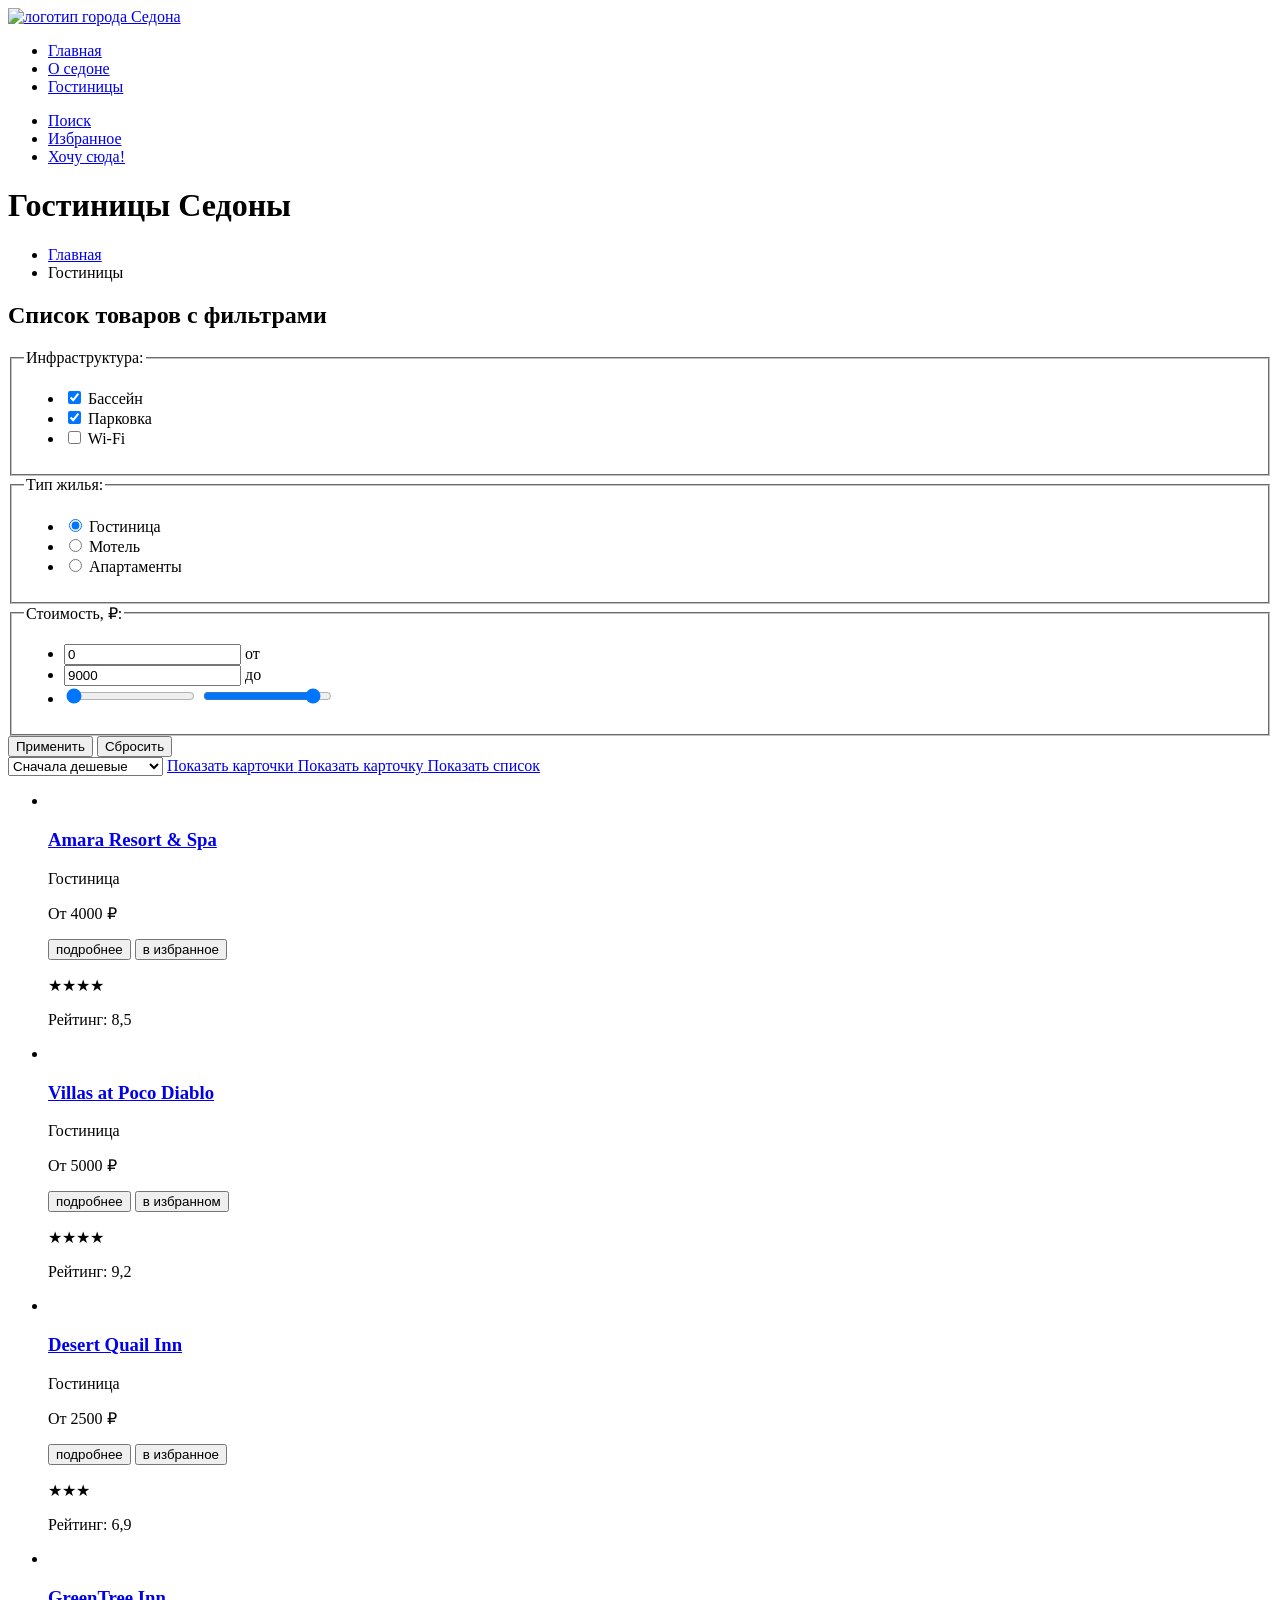
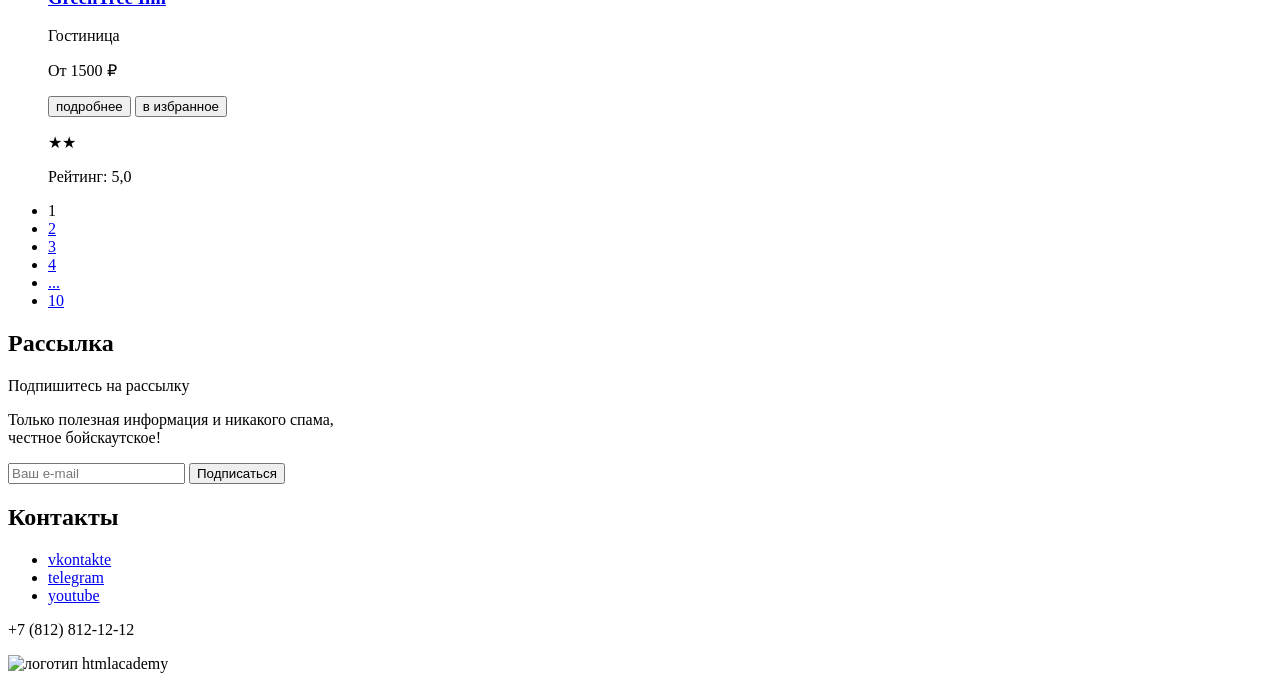
==== catalog.html @ c4ee79cd "разметка" ====
<!DOCTYPE html>
<html lang="ru">
  <head>
    <meta charset="utf-8">
    <title>Каталог</title>
  </head>
  <body>
    <header class="main-header" data-test="header">
      <nav class="navigation">
        <a class="navigation-logo" href="index.html">
          <img class="header-logo" src="#" alt="логотип города Седона" src="">
        </a>
        <ul class="navigation-list">
          <li class="navigation-item">
            <a class="navigation-link" href="catalog.html">Главная</a>
          </li>
          <li class="navigation-item">
            <a class="navigation-link" href="#">О седоне</a>
          </li>
          <li class="navigation-item">
            <a class="navigation-link navigation-link-current" href="catalog.html">Гостиницы</a>
          </li>
        </ul>
        <ul class="navigation-list navigation-user">
          <li class="navigation-item">
            <a class="navigation-link" href="#"><span class="visually-hidden">Поиск</span></a>
          </li>
          <li class="navigation-item">
            <a class="navigation-link" href="#"><span class="visually-hidden">Избранное</span></a>
          </li>
          <li class="navigation-item">
            <a class="navigation-link" href="#">Хочу сюда!</a>
          </li>
        </ul>
      </nav>
    </header>
    <main class="main-catalog" data-test="catalog">
      <header class="catalog-header">
        <h1 class="catalog-header-title">Гостиницы Седоны</h1>
        <ul class="breadcrumbs">
          <li class="breadcrumbs-item">
            <a class="breadcrumbs-link" href="index.html">Главная</a>
          </li>
          <li class="breadcrumbs-item">
            <a class="breadcrumbs-link">Гостиницы</a>
          </li>
        </ul>
      </header>
      <section class="catalog-products" data-test="filter">
        <h2 class="visually-hidden">Список товаров с фильтрами</h2>
        <form class="catalog-filter" action="https://echo.htmlacademy.ru/" method="get">

         <fieldset class="catalog-filter-group">
            <legend class="catalog-filter-title">Инфраструктура:</legend>
            <ul class="catalog-filter-list">
              <li class="catalog-filter-item">
                <label class="control">
                  <input class="control-input" type="checkbox" name="pool" checked>

                Бассейн
                </label>
              </li>
              <li class="catalog-filter-item">
                <label class="control">
                  <input class="control-input" type="checkbox" name="parking" checked>

                Парковка
                </label>
              </li>
              <li class="catalog-filter-item">
                <label class="control">
                  <input class="control-input" type="checkbox" name="wifi">

                Wi-Fi
                </label>
              </li>
            </ul>
          </fieldset>

          <fieldset class="catalog-filter-group">
            <legend class="catalog-filter-title">Тип жилья:</legend>
            <ul class="catalog-filter-list">
                <li class="catalog-filter-item">
                  <label class="control">
                    <input class="control-input" type="radio" name="product-group" value="hotel" checked>

                Гостиница
                  </label>
                </li>
                <li class="catalog-filter-item">
                  <label class="control">
                    <input class="control-input" type="radio" name="product-group" value="motel">

                Мотель
                  </label>
                </li>
                <li class="catalog-filter-item">
                  <label class="control">
                    <input class="control-input" type="radio" name="product-group" value="apartments">

                Апартаменты
                  </label>
                </li>
             </ul>
         </fieldset>
         <fieldset class="catalog-filter-group">
            <legend class="catalog-filter-title">Стоимость, ₽:</legend>
                <ul class="catalog-filter-price">
                  <li class="price-field">
                    <input type="number" id="min-price" value="0">
                    <span class="from-to">от</span>
                  </li>
                  <li class="price-field">
                    <input type="number" id="max-price" value="9000">
                    <span class="from-to">до</span>
                  </li>
                  <li class="range-slider">
                    <input type="range" class="min-range" min="0" max="10000" value="0">
                    <input type="range" class="max-range" min="0" max="10000" value="9000">
                  </li>
                </ul>
         </fieldset>

          <button class="button" type="submit">Применить</button>
          <button class="button" type="reset">Сбросить</button>
        </form>

        <select class="select-control" aria-label="Сортировка">
          <option value="cheap">Сначала дешевые</option>
          <option value="popular">Сначала популярные</option>
          <option value="expensive">Сначала дорогие</option>
        </select>
        <a href="#" class="button button-current">
          <span class="visually-hidden">Показать карточки</span>
        </a>
        <a class="button" href="#">
          <span class="visually-hidden">Показать карточку</span>
        </a>
        <a class="button" href="#">
          <span class="visually-hidden">Показать список</span>
        </a>

      <ul class="product-list">
        <li class="product-card">
          <a class="product-card-link" href="#">
            <img class="product-card-image" src="" alt="">
            <h3 class="product-card-title">Amara Resort & Spa</h3>
          </a>
          <p class="product-card-type">Гостиница</p>
          <p class="product-card-price">От 4000 ₽</p>
          <button class="product-card-description-button button" type="button">подробнее</button>
          <button class="favorite-button button" type="button">в избранное</button>
          <p class="rating">★★★★</p>
          <p class="rating-num">Рейтинг: 8,5</p>
        </li>
        <li class="product-card">
          <a class="product-card-link" href="#">
            <img class="product-card-image" src="" alt="">
            <h3 class="product-card-title">Villas at Poco Diablo</h3>
          </a>
          <p class="product-card-type">Гостиница</p>
          <p class="product-card-price">От 5000 ₽</p>
          <button class="product-card-description-button button" type="button">подробнее</button>
          <button class="favorite-button button" type="button">в избранном</button>
          <p class="rating">★★★★</p>
          <p class="rating-num">Рейтинг: 9,2</p>
        </li>
        <li class="product-card">
          <a class="product-card-link" href="#">
            <img class="product-card-image" src="" alt="">
            <h3 class="product-card-title">Desert Quail Inn</h3>
          </a>
          <p class="product-card-type">Гостиница</p>
          <p class="product-card-price">От 2500 ₽</p>
          <button class="product-card-description-button button" type="button">подробнее</button>
          <button class="favorite-button button" type="button">в избранное</button>
          <p class="rating">★★★</p>
          <p class="rating-num">Рейтинг: 6,9</p>
        </li>
        <li class="product-card">
          <a class="product-card-link" href="#">
            <img class="product-card-image" src="" alt="">
            <h3 class="product-card-title">GreenTree Inn</h3>
          </a>
          <p class="product-card-type">Гостиница</p>
          <p class="product-card-price">От 1500 ₽</p>
          <button class="product-card-description-button button" type="button">подробнее</button>
          <button class="favorite-button button" type="button">в избранное</button>
          <p class="rating">★★</p>
          <p class="rating-num">Рейтинг: 5,0</p>
        </li>
      </ul>
      <ul class="pagination">
          <li class="pagination-item">
            <a class="pagination-link pagination-current">1</a>
          </li>
          <li class="pagination-item">
            <a class="pagination-link" href="#">2</a>
          </li>
          <li class="pagination-item">
            <a class="pagination-link" href="#">3</a>
          </li>
          <li class="pagination-item">
            <a class="pagination-link" href="#">4</a>
          </li>
          <li class="pagination-item">
            <a class="pagination-link" href="#">...</a>
          </li>
          <li class="pagination-item">
            <a class="pagination-link pagination-next" href="#">10</a>
          </li>
        </ul>
      </section>
    </main>
    <footer class="page-footer" data-test="footer">
      <section class="newsletter-catalog" data-test="subscribe">
        <h2 class="visually-hidden">Рассылка</h2>
        <p class="newsletter-tittle">Подпишитесь на рассылку</p>
        <p class="newsletter-description">Только полезная информация и никакого спама,<br> честное бойскаутское!</p>
        <form class="newsletter-form" action="https://echo.htmlacademy.ru/" method="post">
          <input class="email-field"  placeholder="Ваш e-mail" type="email" name="newsletter-email" id="newsletter-email" required>
          <button class="newsletter-btn" type="submit">Подписаться</button>
        </form>
      </section>
      <section class="footer-contacts">
        <h2 class="visually-hidden">Контакты</h2>
        <ul class="footer-contacts-social-list">
          <li class="footer-social-item vkt">
            <a class="button" href="#">
              <span class="visually-hidden">vkontakte</span>
            </a>
          </li>
          <li class="footer-social-item tlg">
            <a class="button" href="#">
              <span class="visually-hidden">telegram</span>
            </a>
          </li>
          <li class="footer-social-item ytb">
            <a class="button" href="#">
              <span class="visually-hidden">youtube</span>
            </a>
          </li>
        </ul>
        <p class="phone-number">+7 (812) 812-12-12</p>
        <a class="contacts-logo">
          <img class="footer-logo" src="#" alt="логотип htmlacademy">
        </a>
      </section>
    </footer>
  </body>
</html>
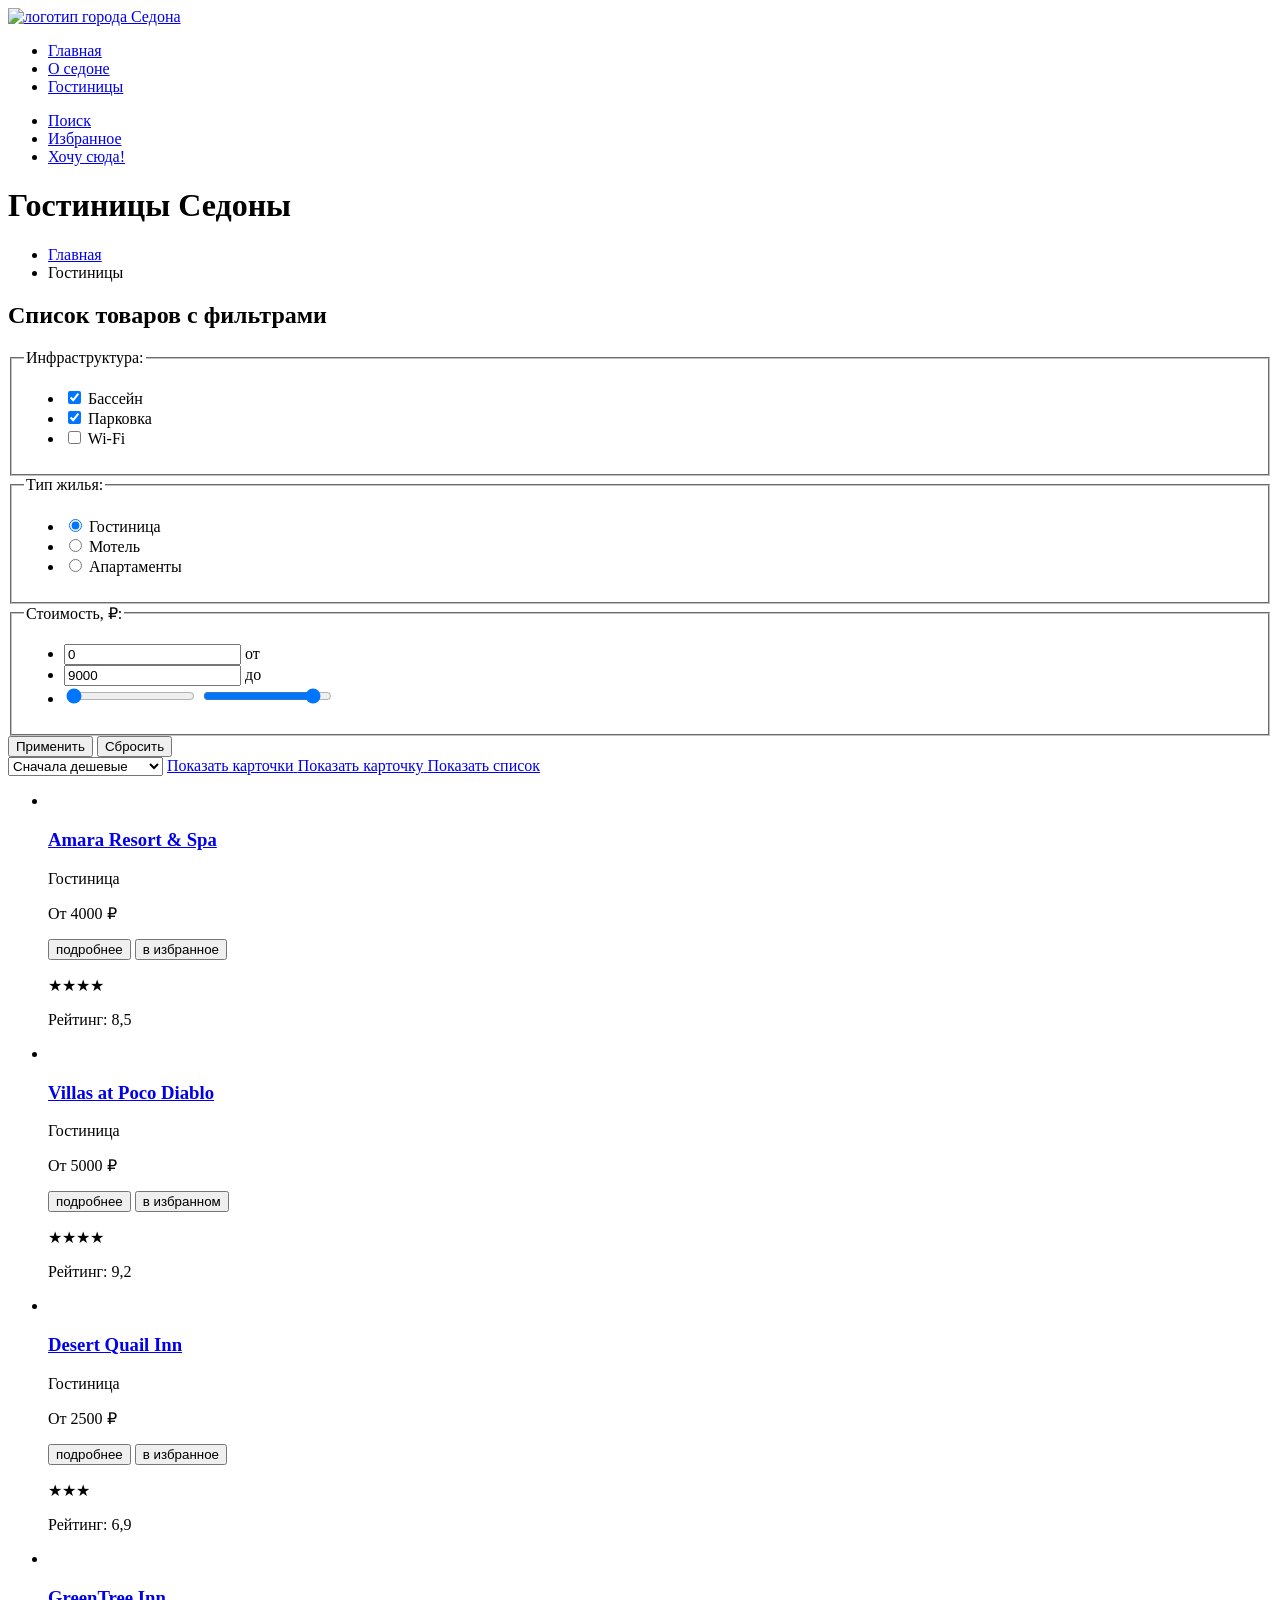
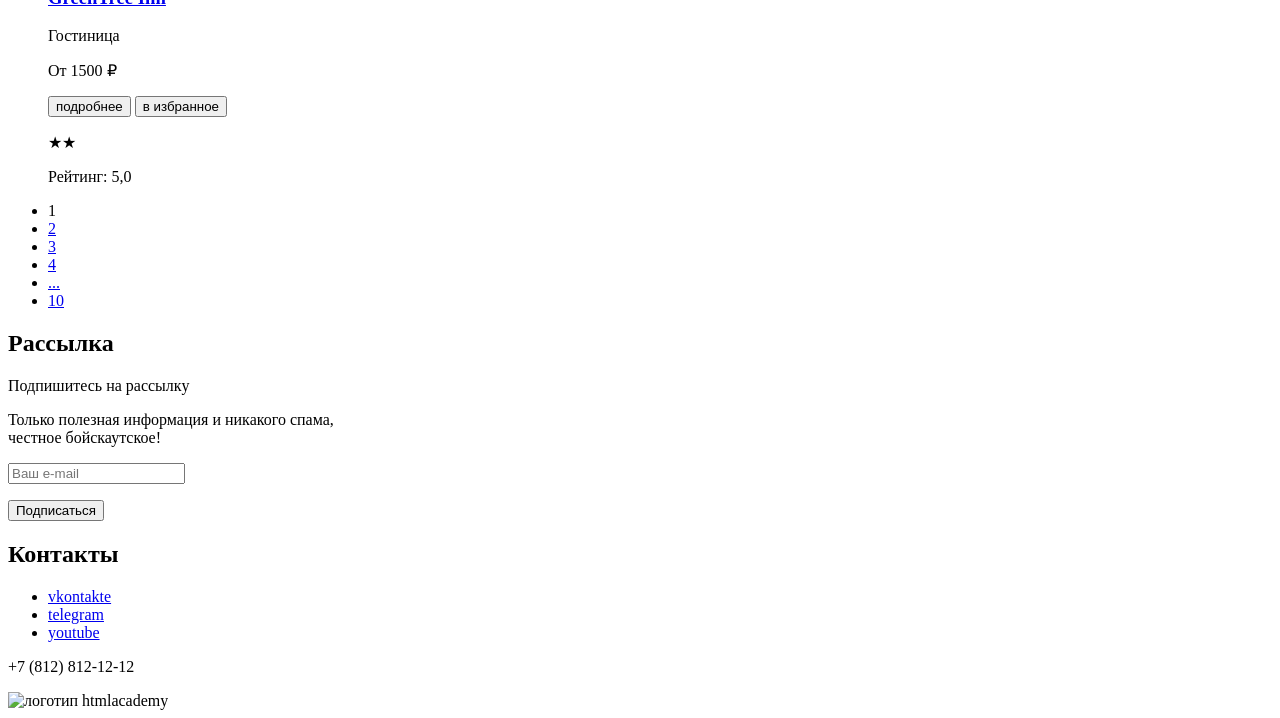
==== commit dbd5a5d3: "разметка правки" ====
--- a/catalog.html
+++ b/catalog.html
@@ -218,9 +218,11 @@
         <p class="newsletter-tittle">Подпишитесь на рассылку</p>
         <p class="newsletter-description">Только полезная информация и никакого спама,<br> честное бойскаутское!</p>
         <form class="newsletter-form" action="https://echo.htmlacademy.ru/" method="post">
-          <input class="email-field"  placeholder="Ваш e-mail" type="email" name="newsletter-email" id="newsletter-email" required>
-          <button class="newsletter-btn" type="submit">Подписаться</button>
+          <p><input class="email-field"  placeholder="Ваш e-mail" type="email" name="newsletter-email" id="newsletter-email" required></p>
         </form>
+        <label for="newsletter-email">
+            <button class="newsletter-btn" type="submit">Подписаться</button>
+        </label>
       </section>
       <section class="footer-contacts">
         <h2 class="visually-hidden">Контакты</h2>
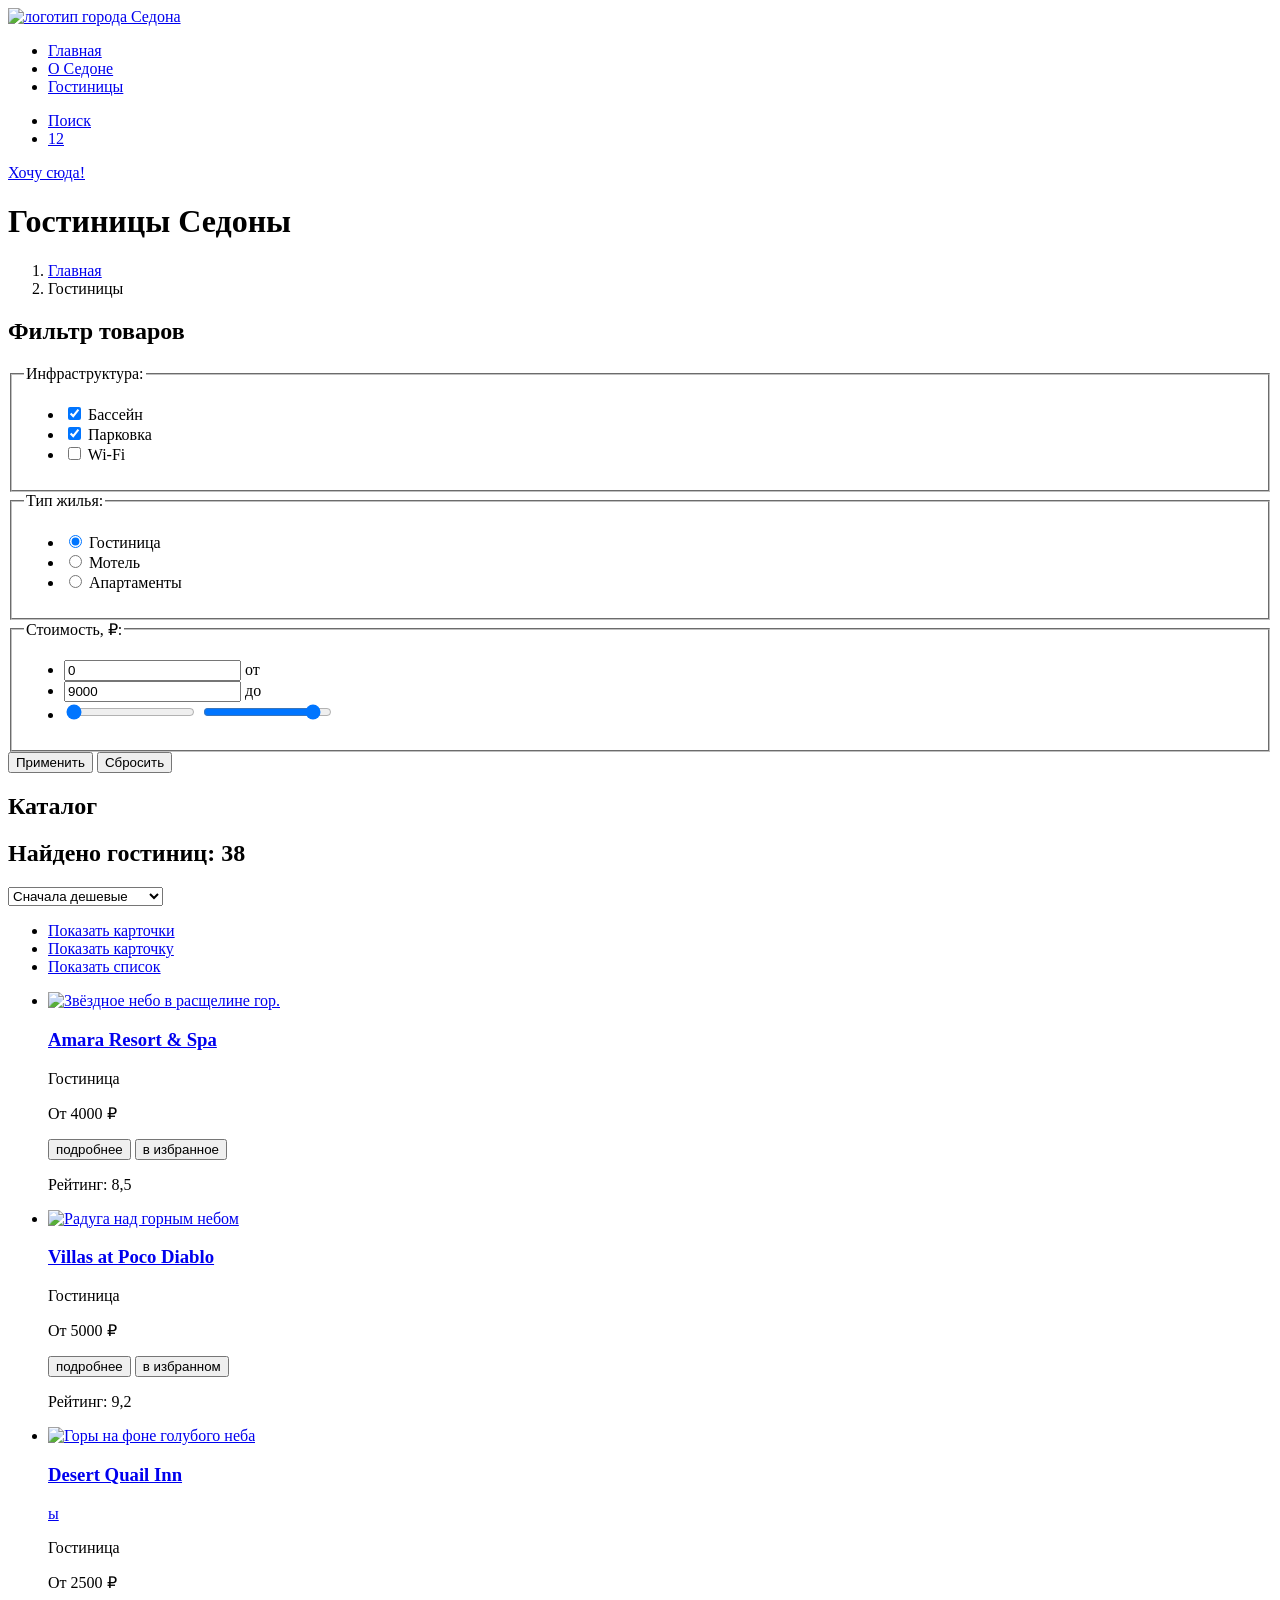
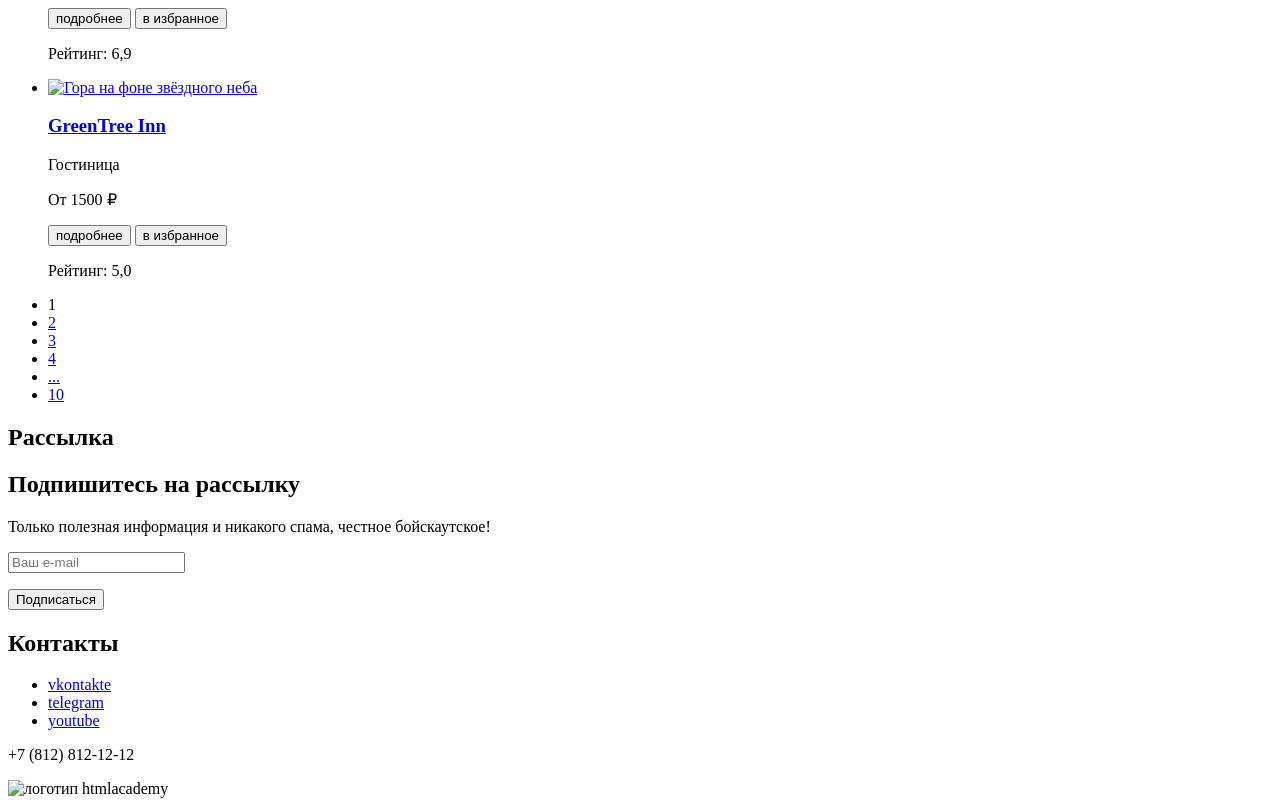
==== commit cd5e3d16: "разметка правки" ====
--- a/catalog.html
+++ b/catalog.html
@@ -15,7 +15,7 @@
             <a class="navigation-link" href="catalog.html">Главная</a>
           </li>
           <li class="navigation-item">
-            <a class="navigation-link" href="#">О седоне</a>
+            <a class="navigation-link" href="#">О Седоне</a>
           </li>
           <li class="navigation-item">
             <a class="navigation-link navigation-link-current" href="catalog.html">Гостиницы</a>
@@ -26,28 +26,26 @@
             <a class="navigation-link" href="#"><span class="visually-hidden">Поиск</span></a>
           </li>
           <li class="navigation-item">
-            <a class="navigation-link" href="#"><span class="visually-hidden">Избранное</span></a>
-          </li>
-          <li class="navigation-item">
-            <a class="navigation-link" href="#">Хочу сюда!</a>
-          </li>
-        </ul>
+            <a class="navigation-link" href="#"><span class="">12</span></a>
+          </li>
+        </ul>
+      <a class="navigation-link" href="#">Хочу сюда!</a>
       </nav>
     </header>
-    <main class="main-catalog" data-test="catalog">
+    <main class="main-catalog" data-test="main">
       <header class="catalog-header">
         <h1 class="catalog-header-title">Гостиницы Седоны</h1>
-        <ul class="breadcrumbs">
+        <ol class="breadcrumbs">
           <li class="breadcrumbs-item">
-            <a class="breadcrumbs-link" href="index.html">Главная</a>
+            <a class="breadcrumbs-link" class="visually-hidden" href="index.html">Главная</a>
           </li>
           <li class="breadcrumbs-item">
             <a class="breadcrumbs-link">Гостиницы</a>
           </li>
-        </ul>
+        </ol>
       </header>
-      <section class="catalog-products" data-test="filter">
-        <h2 class="visually-hidden">Список товаров с фильтрами</h2>
+      <section class="catalog-filter" data-test="filter">
+        <h2 class="visually-hidden">Фильтр товаров</h2>
         <form class="catalog-filter" action="https://echo.htmlacademy.ru/" method="get">
 
          <fieldset class="catalog-filter-group">
@@ -124,73 +122,79 @@
           <button class="button" type="submit">Применить</button>
           <button class="button" type="reset">Сбросить</button>
         </form>
-
+      </section>
+      <section class="product-catalog" data-test="catalog">
+        <h2 class="visually-hidden">Каталог</h2>
+        <h2 class="sort-tittle">Найдено гостиниц: 38</h2>
         <select class="select-control" aria-label="Сортировка">
           <option value="cheap">Сначала дешевые</option>
           <option value="popular">Сначала популярные</option>
           <option value="expensive">Сначала дорогие</option>
         </select>
-        <a href="#" class="button button-current">
-          <span class="visually-hidden">Показать карточки</span>
-        </a>
-        <a class="button" href="#">
-          <span class="visually-hidden">Показать карточку</span>
-        </a>
-        <a class="button" href="#">
-          <span class="visually-hidden">Показать список</span>
-        </a>
-
-      <ul class="product-list">
-        <li class="product-card">
-          <a class="product-card-link" href="#">
-            <img class="product-card-image" src="" alt="">
-            <h3 class="product-card-title">Amara Resort & Spa</h3>
-          </a>
-          <p class="product-card-type">Гостиница</p>
-          <p class="product-card-price">От 4000 ₽</p>
-          <button class="product-card-description-button button" type="button">подробнее</button>
-          <button class="favorite-button button" type="button">в избранное</button>
-          <p class="rating">★★★★</p>
-          <p class="rating-num">Рейтинг: 8,5</p>
-        </li>
-        <li class="product-card">
-          <a class="product-card-link" href="#">
-            <img class="product-card-image" src="" alt="">
-            <h3 class="product-card-title">Villas at Poco Diablo</h3>
-          </a>
-          <p class="product-card-type">Гостиница</p>
-          <p class="product-card-price">От 5000 ₽</p>
-          <button class="product-card-description-button button" type="button">подробнее</button>
-          <button class="favorite-button button" type="button">в избранном</button>
-          <p class="rating">★★★★</p>
-          <p class="rating-num">Рейтинг: 9,2</p>
-        </li>
-        <li class="product-card">
-          <a class="product-card-link" href="#">
-            <img class="product-card-image" src="" alt="">
-            <h3 class="product-card-title">Desert Quail Inn</h3>
-          </a>
-          <p class="product-card-type">Гостиница</p>
-          <p class="product-card-price">От 2500 ₽</p>
-          <button class="product-card-description-button button" type="button">подробнее</button>
-          <button class="favorite-button button" type="button">в избранное</button>
-          <p class="rating">★★★</p>
-          <p class="rating-num">Рейтинг: 6,9</p>
-        </li>
-        <li class="product-card">
-          <a class="product-card-link" href="#">
-            <img class="product-card-image" src="" alt="">
-            <h3 class="product-card-title">GreenTree Inn</h3>
-          </a>
-          <p class="product-card-type">Гостиница</p>
-          <p class="product-card-price">От 1500 ₽</p>
-          <button class="product-card-description-button button" type="button">подробнее</button>
-          <button class="favorite-button button" type="button">в избранное</button>
-          <p class="rating">★★</p>
-          <p class="rating-num">Рейтинг: 5,0</p>
-        </li>
-      </ul>
-      <ul class="pagination">
+        <ul>
+          <li>
+            <a href="#" class="button button-current">
+              <span class="visually-hidden">Показать карточки</span>
+            </a>
+          </li>
+          <li>
+            <a class="button" href="#">
+              <span class="visually-hidden">Показать карточку</span>
+            </a>
+          </li>
+          <li>
+            <a class="button" href="#">
+              <span class="visually-hidden">Показать список</span>
+            </a>
+          </li>
+        </ul>
+        <ul class="product-list">
+          <li class="product-card">
+            <a class="product-card-link" href="#">
+              <img class="product-card-image" src="" alt="Звёздное небо в расщелине гор.">
+              <h3 class="product-card-title">Amara Resort & Spa</h3>
+            </a>
+            <p class="product-card-type">Гостиница</p>
+            <p class="product-card-price">От 4000 ₽</p>
+            <button class="product-card-description-button button" type="button">подробнее</button>
+            <button class="favorite-button button" type="button">в избранное</button>
+            <p class="rating-num">Рейтинг: 8,5</p>
+          </li>
+          <li class="product-card">
+            <a class="product-card-link" href="#">
+              <img class="product-card-image" src="" alt="Радуга над горным небом">
+              <h3 class="product-card-title">Villas at Poco Diablo</h3>
+            </a>
+            <p class="product-card-type">Гостиница</p>
+            <p class="product-card-price">От 5000 ₽</p>
+            <button class="product-card-description-button button" type="button">подробнее</button>
+            <button class="favorite-button button" type="button">в избранном</button>
+            <p class="rating-num">Рейтинг: 9,2</p>
+          </li>
+          <li class="product-card">
+            <a class="product-card-link" href="#">
+              <img class="product-card-image" src="" alt="Горы на фоне голубого неба">
+              <h3 class="product-card-title">Desert Quail Inn</h3>ы
+            </a>
+            <p class="product-card-type">Гостиница</p>
+            <p class="product-card-price">От 2500 ₽</p>
+            <button class="product-card-description-button button" type="button">подробнее</button>
+            <button class="favorite-button button" type="button">в избранное</button>
+            <p class="rating-num">Рейтинг: 6,9</p>
+          </li>
+          <li class="product-card">
+            <a class="product-card-link" href="#">
+              <img class="product-card-image" src="" alt="Гора на фоне звёздного неба">
+              <h3 class="product-card-title">GreenTree Inn</h3>
+            </a>
+            <p class="product-card-type">Гостиница</p>
+            <p class="product-card-price">От 1500 ₽</p>
+            <button class="product-card-description-button button" type="button">подробнее</button>
+            <button class="favorite-button button" type="button">в избранное</button>
+            <p class="rating-num">Рейтинг: 5,0</p>
+          </li>
+        </ul>
+        <ul class="pagination">
           <li class="pagination-item">
             <a class="pagination-link pagination-current">1</a>
           </li>
@@ -211,19 +215,19 @@
           </li>
         </ul>
       </section>
-    </main>
-    <footer class="page-footer" data-test="footer">
       <section class="newsletter-catalog" data-test="subscribe">
         <h2 class="visually-hidden">Рассылка</h2>
-        <p class="newsletter-tittle">Подпишитесь на рассылку</p>
-        <p class="newsletter-description">Только полезная информация и никакого спама,<br> честное бойскаутское!</p>
+        <h2 class="newsletter-tittle">Подпишитесь на рассылку</h2>
+        <p class="newsletter-description">Только полезная информация и никакого спама, честное бойскаутское!</p>
         <form class="newsletter-form" action="https://echo.htmlacademy.ru/" method="post">
           <p><input class="email-field"  placeholder="Ваш e-mail" type="email" name="newsletter-email" id="newsletter-email" required></p>
         </form>
         <label for="newsletter-email">
-            <button class="newsletter-btn" type="submit">Подписаться</button>
+          <button class="newsletter-btn" type="submit">Подписаться</button>
         </label>
       </section>
+    </main>
+    <footer class="page-footer" data-test="footer">
       <section class="footer-contacts">
         <h2 class="visually-hidden">Контакты</h2>
         <ul class="footer-contacts-social-list">
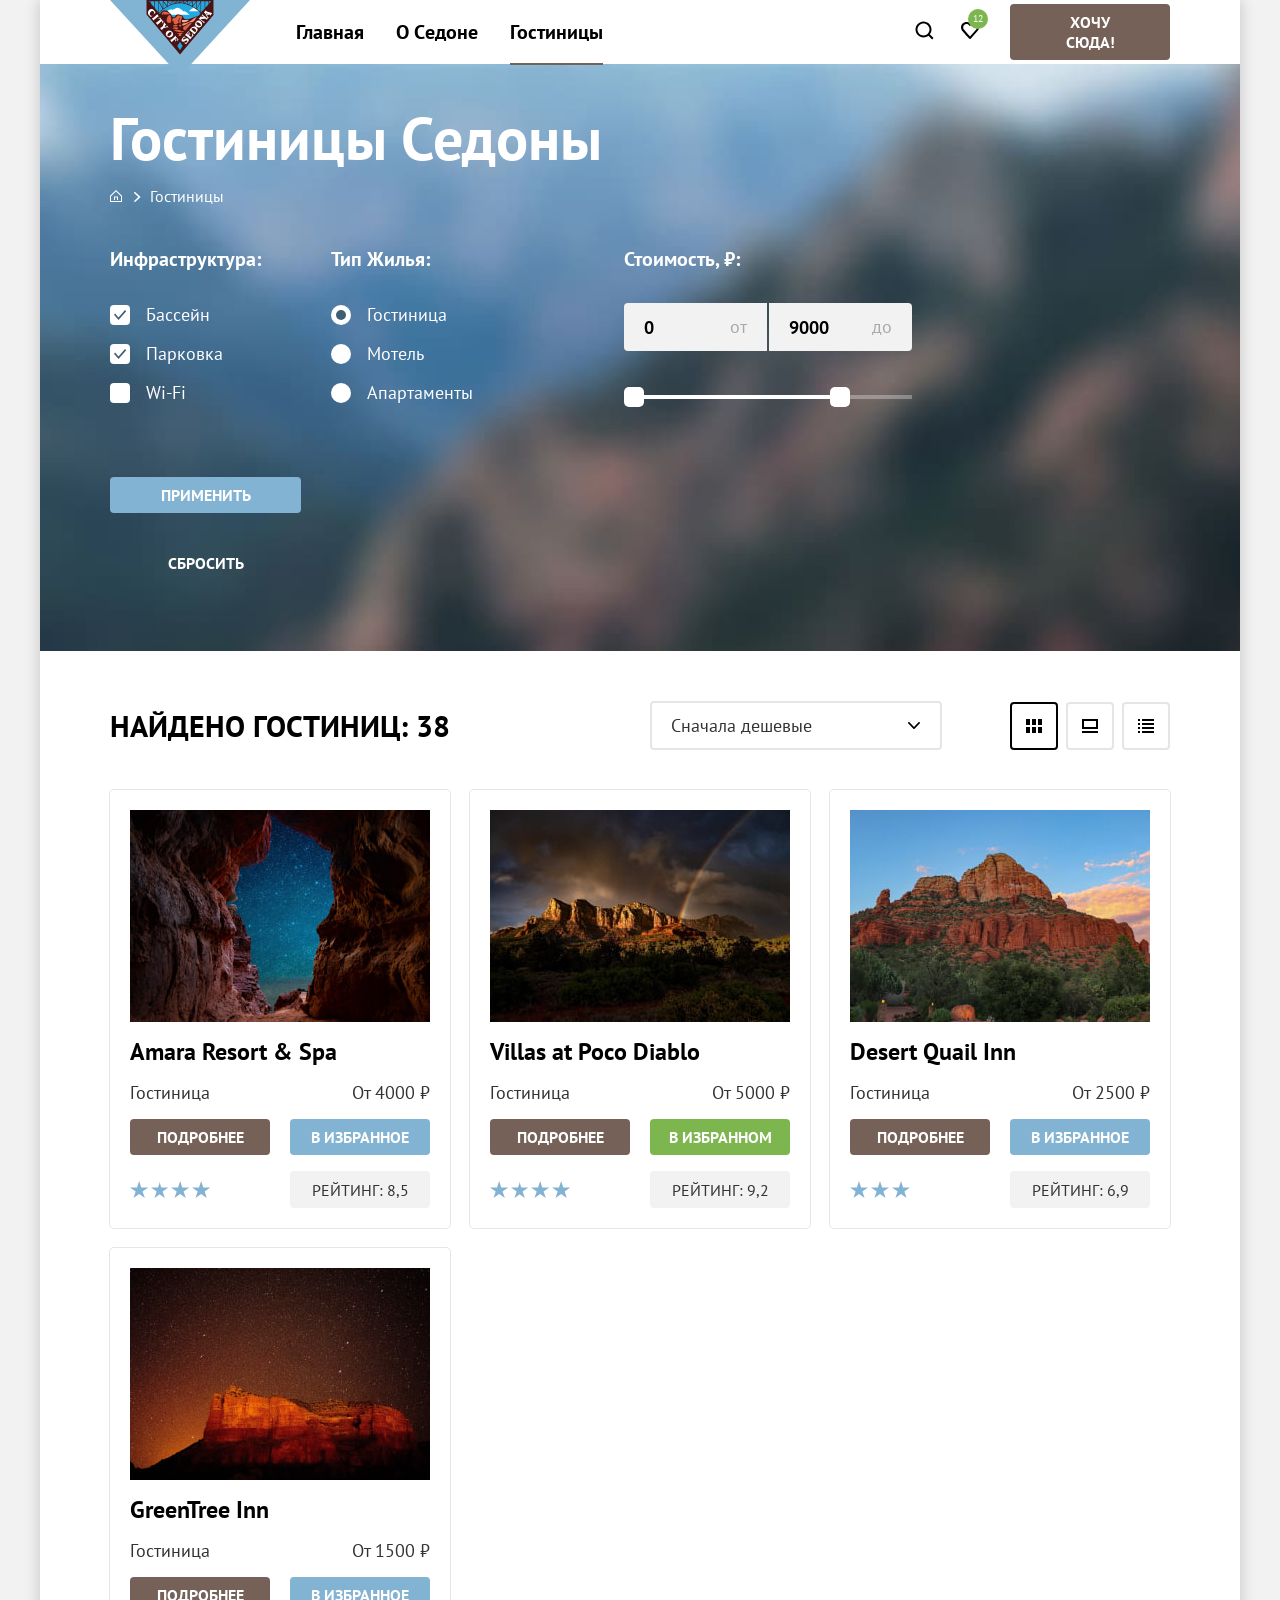
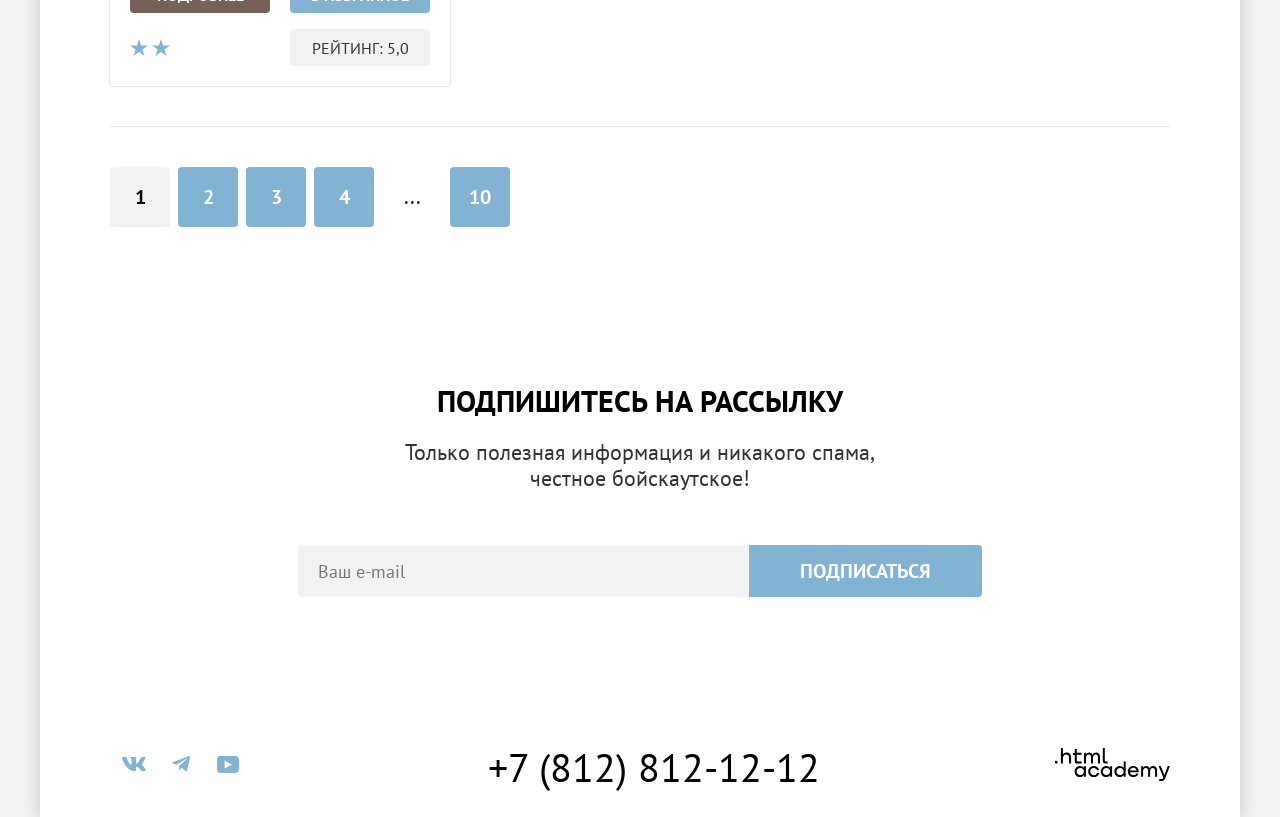
==== commit 6ee1ff03: "Подготовка к защите" ====
--- a/catalog.html
+++ b/catalog.html
@@ -2,256 +2,352 @@
 <html lang="ru">
   <head>
     <meta charset="utf-8">
-    <title>Каталог</title>
+    <title>City of Sedona Hotels</title>
+    <link rel="icon" href="favicon.ico">
+    <link rel="stylesheet" href="styles/styles.css">
   </head>
   <body>
-    <header class="main-header" data-test="header">
-      <nav class="navigation">
-        <a class="navigation-logo" href="index.html">
-          <img class="header-logo" src="#" alt="логотип города Седона" src="">
+    <div class="page-wrapper">
+      <header class="main-header" data-test="header">
+        <nav class="navigation">
+          <a class="navigation-logo" href="index.html">
+            <img class="header-logo" src="images/logo_sedona.svg" width="140" height="70"
+              alt="логотип города Седона">
+          </a>
+          <ul class="list navigation-list">
+            <li class="navigation-item">
+              <a class="navigation-link home-navigation-link" href="index.html">Главная</a>
+            </li>
+            <li class="navigation-item">
+              <a class="navigation-link" href="#">О Cедоне</a>
+            </li>
+            <li class="navigation-item">
+              <a class="navigation-link navigation-link-current" href="catalog.html" aria-current="page">Гостиницы</a>
+            </li>
+          </ul>
+          <ul class="list navigation-list navigation-user">
+            <li class="navigation-item">
+              <a class="navigation-link search" href="#">
+                <svg role="img"  aria-label="Поиск." width="20" height="20" viewBox="0 0 20 20" xmlns="http://www.w3.org/2000/svg">
+                  <path
+                    d="M19.5 18.0083L15.8 14.3287C16.8 13.0359 17.5 11.3453 17.5 9.4558C17.5 5.08011 13.9 1.5 9.5 1.5C5.1 1.5 1.5 5.17956 1.5 9.55525C1.5 13.9309 5.1 17.511 9.5 17.511C11.3 17.511 13 16.9144 14.4 15.8204L18.1 19.5L19.5 18.0083ZM9.5 15.5221C6.2 15.5221 3.5 12.837 3.5 9.55525C3.5 6.27348 6.2 3.5884 9.5 3.5884C12.8 3.5884 15.5 6.27348 15.5 9.55525C15.5 12.837 12.8 15.5221 9.5 15.5221Z" />
+                </svg>
+                <span class="visually-hidden">Поиск</span>
+              </a>
+            </li>
+            <li class="navigation-item">
+              <a class="navigation-link favorite" href="#">
+                <svg  role="img" width="20" height="20" viewBox="0 0 20 20" xmlns="http://www.w3.org/2000/svg" aria-label="Избранное.">
+                  <path
+                    d="M9.9 19C9.6 19 9.3 18.9 9.1 18.6C3.7 12.5 2.4 11.1 2.1 10.7C1.4 9.8 1 8.6 1 7.4C1 4.4 3.4 2 6.5 2C7.8 2 9 2.5 10 3.3C11 2.5 12.3 2 13.5 2C16.5 2 19 4.4 19 7.4C19 8.7 18.5 9.9 17.7 10.8L10.7 18.7C10.5 18.9 10.3 19 9.9 19ZM3.9 9.5C4.2 9.9 7.4 13.5 10 16.4L16.2 9.4C16.7 8.9 16.9 8.2 16.9 7.4C16.9 5.6 15.4 4.1 13.6 4.1C12.6 4.1 11.6 4.6 10.9 5.4C10.6 5.7 10.3 5.8 10 5.8C9.7 5.8 9.4 5.6 9.2 5.4C8.5 4.6 7.5 4.1 6.5 4.1C4.7 4.1 3.2 5.6 3.2 7.4C3.1 8.3 3.5 9 3.9 9.5C3.8 9.5 3.8 9.5 3.9 9.5Z" />
+                </svg>
+                <span class="visually-hidden">Понравившееся</span>
+              </a>
+            </li>
+            <li class="navigation-item">
+              <a class="navigation-link button brown-button" href="#">Хочу сюда!</a>
+            </li>
+          </ul>
+        </nav>
+      </header>
+      <main class="page-index" data-test="main">
+        <section class="catalog" data-test="catalog">
+          <header class="catalog-header">
+            <h1 class="inner-header-title">Гостиницы Седоны</h1>
+            <ul class="list breadcrumbs-list">
+              <li class="breadcrumbs-item">
+                <a class="breadcrumbs-link breadcrumbs-link-to-home" aria-label="На главную страницу" href="index.html">
+                  <span class="visually-hidden">Главная</span>
+                </a>
+              </li>
+              <li class="breadcrumbs-item">
+                <a class="breadcrumbs-link" aria-current="page">Гостиницы</a>
+              </li>
+            </ul>
+          </header>
+          <h2 class="visually-hidden">Фильтр гостиниц</h2>
+          <form class="catalog-filters" action="https://echo.htmlacademy.ru/" method="get" data-test="filter">
+            <fieldset class="catalog-filter-group">
+              <legend class="catalog-filter-title">Инфраструктура:</legend>
+              <ul class="list catalog-filter-list">
+                <li class="catalog-filter-item">
+                  <label class="control">
+                    <input class="visually-hidden control-input" type="checkbox" name="swimming-pool" checked>
+                    <span class="control-mark"></span>
+                    <span class="control-label">Бассейн</span>
+                  </label>
+                </li>
+                <li class="catalog-filter-item">
+                  <label class="control">
+                    <input class="visually-hidden control-input" type="checkbox" name="parking" checked>
+                    <span class="control-mark"></span>
+                    <span class="control-label">Парковка</span>
+                  </label>
+                </li>
+                <li class="catalog-filter-item">
+                  <label class="control">
+                    <input class="visually-hidden control-input" type="checkbox" name="wifi">
+                    <span class="control-mark"></span>
+                    <span class="control-label">Wi-Fi</span>
+                  </label>
+                </li>
+              </ul>
+            </fieldset>
+            <fieldset class="catalog-filter-group">
+              <legend class="catalog-filter-title">Тип Жилья:</legend>
+              <ul class="list catalog-filter-list">
+                <li class="catalog-filter-item">
+                  <label class="control">
+                    <input class="visually-hidden control-input" type="radio" name="housing" checked>
+                    <span class="control-mark radiobutton"></span>
+                    <span class="control-label">Гостиница</span>
+                  </label>
+                </li>
+                <li class="catalog-filter-item">
+                  <label class="control">
+                    <input class="visually-hidden control-input" type="radio" name="housing">
+                    <span class="control-mark radiobutton"></span>
+                    <span class="control-label">Мотель</span>
+                  </label>
+                </li>
+                <li class="catalog-filter-item">
+                  <label class="control">
+                    <input class="visually-hidden control-input" type="radio" name="housing">
+                    <span class="control-mark radiobutton"></span>
+                    <span class="control-label">Апартаменты</span>
+                  </label>
+                </li>
+              </ul>
+            </fieldset>
+            <fieldset class="catalog-filter-group catalog-filter-cost">
+              <legend class="catalog-filter-title">Стоимость, ₽:</legend>
+              <div class="range">
+                <div class="range-cost-inputs">
+                  <div class="input-wrapper">
+                    <label for="price-from">oт</label>
+                    <input class="field price-from" id="price-from" name="price-from" type="number" min="0" value="0">
+                  </div>
+                  <div class="input-wrapper">
+                    <label for="price-to">до</label>
+                    <input class="field price-to" id="price-to" name="price-to" type="number" min="0" value="9000">
+                  </div>
+                </div>
+                <div class="range-slider">
+                  <div class="range-bar">
+                    <button class="range-toggle toggle-min" type="button">
+                      <span class="visually-hidden">Изменить минимальную цену</span>
+                    </button>
+                    <button class="range-toggle toggle-max" type="button">
+                      <span class="visually-hidden">Изменить максимальную цену</span>
+                    </button>
+                  </div>
+                </div>
+              </div>
+            </fieldset>
+            <div class="filters-action-buttons">
+              <button class="button submit-price-button blue-button" type="submit">Применить</button>
+              <button class="button reset-price-button button-transparent" type="reset">Сбросить</button>
+            </div>
+          </form>
+        </section>
+        <section class="catalog-products">
+          <div class="sort-products">
+            <span class="amount-hotels">Найдено гостиниц: 38</span>
+            <select class="select-control" aria-label="Сортировка">
+              <option value="cheaper">Сначала дешевые</option>
+              <option value="expensive">Сначала дорогие</option>
+              <option value="high-rating">Сначала с высоким рейтингом</option>
+            </select>
+            <ul class="list sorting-buttons-list">
+              <li class="sorting-buttons-item sorting-item-current">
+                <a class="link button view-button table-view-button view-button-current" href="catalog.html?view=tile">
+                  <span class="visually-hidden">Отобразить таблицей</span>
+                </a>
+              </li>
+              <li class="sorting-buttons-item">
+                <a class="link button view-button cards-view-button" href="catalog.html?view=card">
+                  <span class="visually-hidden">Отобразить карточками</span>
+                </a>
+              </li>
+              <li class="sorting-buttons-item">
+                <a class="link button view-button list-view-button" href="catalog.html?view=list">
+                  <span class="visually-hidden">Отобразить списком</span>
+                </a>
+              </li>
+            </ul>
+          </div>
+          <ul class="list hotels-list">
+            <li class="hotel-item">
+              <a class="hotel-item-link" href="#" tabindex="-1">
+                <img class="hotel-image" src="images/hotel-1.jpg" width="300" height="212"
+                  alt="Звездное небо в расщелине гор.">
+                <h3 class="hotel-title">Amara Resort & Spa</h3>
+              </a>
+              <span class="hotel-type">Гостиница</span>
+              <span class="min-price">От 4000 ₽</span>
+              <a class="button more-details-button brown-button" href="#">Подробнее</a>
+              <button class="button to-favorite-button blue-button" type="button">В Избранное</button>
+              <div class="star-rating star-rating-4" role="img" aria-label="четыре звезды">
+                <span class="visually-hidden">Рейтинг гостиницы четыре звезды</span>
+              </div>
+              <div class="numeric-rating">
+                <span class="numeric-rating-text">Рейтинг: 8,5</span>
+              </div>
+            </li>
+            <li class="hotel-item">
+              <a class="hotel-item-link" href="#" tabindex="-1">
+                <img class="hotel-image" src="images/hotel-2.jpg" width="300" height="212"
+                  alt="Радуга над горным хребтом.">
+                <h3 class="hotel-title">Villas at Poco Diablo</h3>
+              </a>
+              <span class="hotel-type">Гостиница</span>
+              <span class="min-price">От 5000 ₽</span>
+              <a class="button more-details-button brown-button" href="#">Подробнее</a>
+              <button class="button in-favorite-button green-button" type="button">В Избранном</button>
+              <div class="star-rating star-rating-4" role="img" aria-label="четыре звезды">
+                <span class="visually-hidden">Рейтинг гостиницы четыре звезды</span>
+              </div>
+              <div class="numeric-rating">
+                <span class="numeric-rating-text">Рейтинг: 9,2</span>
+              </div>
+            </li>
+            <li class="hotel-item">
+              <a class="hotel-item-link" href="#" tabindex="-1">
+                <img class="hotel-image" src="images/hotel-3.jpg" width="300" height="212"
+                  alt="Горы на фоне голубого неба.">
+                <h3 class="hotel-title">Desert Quail Inn</h3>
+              </a>
+              <span class="hotel-type">Гостиница</span>
+              <span class="min-price">От 2500 ₽</span>
+              <a class="button more-details-button brown-button" href="#">Подробнее</a>
+              <button class="button to-favorite-button blue-button" type="button">В Избранное</button>
+              <div class="star-rating star-rating-3" role="img" aria-label="три звезды">
+                <span class="visually-hidden">Рейтинг гостиницы три звезды</span>
+              </div>
+              <div class="numeric-rating">
+                <span class="numeric-rating-text">Рейтинг: 6,9</span>
+              </div>
+            </li>
+            <li class="hotel-item">
+              <a class="hotel-item-link" href="#" tabindex="-1">
+                <img class="hotel-image" src="images/hotel-4.jpg" width="300" height="212"
+                  alt="Гора на фоне звёздного неба.">
+                <h3 class="hotel-title">GreenTree Inn</h3>
+              </a>
+              <span class="hotel-type">Гостиница</span>
+              <span class="min-price">От 1500 ₽</span>
+              <a class="button more-details-button brown-button" href="#">Подробнее</a>
+              <button class="button to-favorite-button blue-button" type="button">В Избранное</button>
+              <div class="star-rating star-rating-2" role="img" aria-label="две звезды">
+                <span class="visually-hidden">Рейтинг гостиницы две звезды</span>
+              </div>
+              <div class="numeric-rating">
+                <span class="numeric-rating-text">Рейтинг: 5,0</span>
+              </div>
+            </li>
+          </ul>
+          <ul class="list pagination">
+            <li class="pagination-item">
+              <a class="pagination-item-link pagination-item-link-current">1</a>
+            </li>
+            <li class="pagination-item">
+              <a class="pagination-item-link" href="#">2</a>
+            </li>
+            <li class="pagination-item">
+              <a class="pagination-item-link" href="#">3</a>
+            </li>
+            <li class="pagination-item">
+              <a class="pagination-item-link" href="#">4</a>
+            </li>
+            <li class="pagination-item pagination-more">
+              <span class="pagination-dots">...</span>
+            </li>
+            <li class="pagination-item">
+              <a class="pagination-item-link" href="#">10</a>
+            </li>
+          </ul>
+        </section>
+        <section class="subscribe subscribe-light" data-test="subscribe">
+          <h2 class="visually-hidden">Рассылка</h2>
+          <p class="slogan-title dark-title">Подпишитесь на рассылку</p>
+          <p class="slogan-text dark-text">Только полезная информация и никакого спама,<br> честное бойскаутское!</p>
+          <form class="subscribe-form" action="https://echo.htmlacademy.ru" method="post">
+            <label class="visually-hidden" for="email">Введите электронную почту</label>
+            <input class="distribution-input" type="email" name="distribution" placeholder="Ваш e-mail" id="email" autocomplete="email" required>
+            <button class="distribute-button button blue-button" type="submit">Подписаться</button>
+          </form>
+        </section>
+      </main>
+      <footer class="page-footer" data-test="footer">
+        <h2 class="visually-hidden">Подвал сайта</h2>
+        <section class="footer-social">
+          <h3 class="visually-hidden">Социальные сети</h3>
+          <ul class="list footer-social-list">
+            <li class="footer-social-item">
+              <a class="footer-social-link" href="https://vk.com/htmlacademy">
+                <svg role="img" class="footer-social-icon" aria-hidden="true" aria-label="Вконтакте." focusable="false" width="24" height="14"
+                  viewBox="0 0 24 14" xmlns="http://www.w3.org/2000/svg">
+                  <path fill-rule="evenodd" clip-rule="evenodd"
+                    d="M23.45 0.948C23.616 0.402 23.45 0 22.655 0H20.03C19.362 0 19.054 0.347 18.887 0.73C18.887 0.73 17.552 3.926 15.661 6.002C15.049 6.604 14.771 6.795 14.437 6.795C14.27 6.795 14.019 6.604 14.019 6.057V0.948C14.019 0.292 13.835 0 13.279 0H9.151C8.734 0 8.483 0.304 8.483 0.593C8.483 1.214 9.429 1.358 9.526 3.106V6.904C9.526 7.737 9.373 7.888 9.039 7.888C8.149 7.888 5.984 4.677 4.699 1.003C4.45 0.288 4.198 0 3.527 0H0.9C0.15 0 0 0.347 0 0.73C0 1.412 0.89 4.8 4.145 9.281C6.315 12.341 9.37 14 12.153 14C13.822 14 14.028 13.632 14.028 12.997V10.684C14.028 9.947 14.186 9.8 14.715 9.8C15.105 9.8 15.772 9.992 17.33 11.467C19.11 13.216 19.403 14 20.405 14H23.03C23.78 14 24.156 13.632 23.94 12.904C23.702 12.18 22.852 11.129 21.725 9.882C21.113 9.172 20.195 8.407 19.916 8.024C19.527 7.533 19.638 7.314 19.916 6.877C19.916 6.877 23.116 2.451 23.449 0.948H23.45Z" />
+                </svg>
+                <span class="visually-hidden">Мы Вконтакте</span>
+              </a>
+            </li>
+            <li class="footer-social-item">
+              <a class="footer-social-link" href="https://t.me/htmlacademy">
+                <svg role="img" class="footer-social-icon" aria-hidden="true" aria-label="Телеграм." focusable="false" width="18" height="16"
+                  viewBox="0 0 18 16" xmlns="http://www.w3.org/2000/svg">
+                  <path
+                    d="M16.785 0.0992597L0.840489 6.24776C-0.247661 6.68481 -0.241365 7.29184 0.640845 7.56253L4.73445 8.83953L14.2058 2.8637C14.6537 2.59121 15.0629 2.7378 14.7265 3.03636L7.05283 9.96185H7.05103L7.05283 9.96275L6.77045 14.1823C7.18413 14.1823 7.36669 13.9925 7.59871 13.7686L9.58705 11.8351L13.7229 14.89C14.4855 15.31 15.0332 15.0941 15.2229 14.1841L17.9379 1.38885C18.2158 0.274623 17.5126 -0.229883 16.785 0.0992597Z" />
+                </svg>
+                <span class="visually-hidden">Мы в Телеграм</span>
+              </a>
+            </li>
+            <li class="footer-social-item">
+              <a class="footer-social-link" href="https://www.youtube.com/user/htmlacademyru">
+                <svg role="img" class="footer-social-icon" aria-hidden="true" aria-label="Youtube." focusable="false" width="22" height="17"
+                  viewBox="0 0 22 17" xmlns="http://www.w3.org/2000/svg">
+                  <path
+                    d="M18.607 0H3.17413C1.31343 0 0 1.59375 0 3.4V13.4937C0 15.4062 1.31343 17 3.17413 17H18.8259C20.4677 17 22 15.4062 22 13.6V3.4C21.7811 1.59375 20.4677 0 18.607 0ZM7.66169 12.5375V4.4625L14.995 8.5L7.66169 12.5375Z" />
+                </svg>
+                <span class="visually-hidden">Мы в Youtube</span>
+              </a>
+            </li>
+          </ul>
+        </section>
+        <div class="contacts-phone-item">
+          <a class="contacts-phone" href="tel:+78128121212">+7 (812) 812-12-12</a>
+        </div>
+        <a class="footer-logo" href="https://htmlacademy.ru/intensive/htmlcss">
+          <svg class="html-academy-footer-logo" width="115" height="33" viewBox="0 0 115 33" role="img"
+            aria-label="логотип компании HTML Academy." xmlns="http://www.w3.org/2000/svg">
+            <path d="M0 12.9V15.5H2.5V12.9H0Z" />
+            <path
+              d="M11.6 4.5C10 4.5 8.8 5.2 8 6.2H7.9V0H5.9V15.5H7.9V10.2C7.9 8.1 9.2 6.6 11.2 6.6C13 6.6 14.1 8 14.1 9.8V15.5H16.1V9.4C16.2 6.4 14.3 4.5 11.6 4.5Z" />
+            <path
+              d="M26.6 4.8H21.8V1.1H19.8V4.9H17.9V6.9H19.8V12.9C19.8 14.6 20.8 15.6 22.5 15.6H26.6V13.6H22.9C22.2 13.6 21.8 13.2 21.8 12.5V6.8H26.6V4.8Z" />
+            <path
+              d="M41.1 4.6C39.5 4.6 38.2 5.4 37.6 6.7H37.5C36.9 5.5 35.7 4.6 34.1 4.6C32.7 4.6 31.6 5.4 31 6.4H30.9V4.8H29V15.4H31V10C31 8 32 6.5 33.6 6.5C35.1 6.5 36 7.5 36 9.1V15.4H38V9.8C38 7.4 39.4 6.5 40.6 6.5C42.1 6.5 43 7.5 43 9.1V15.4H45V8.9C45.1 6.4 43.6 4.6 41.1 4.6Z" />
+            <path
+              d="M47.8 12.7C47.8 14.4 48.8 15.4 50.6 15.4H52.6V13.4H50.9C50.2 13.4 49.8 13 49.8 12.3V0H47.8V12.7Z" />
+            <path
+              d="M28.9 19.7C28 18.6 26.7 17.9 25 17.9C21.9 17.9 19.6 20.2 19.6 23.5C19.6 26.8 21.9 29.1 25 29.1C26.8 29.1 28 28.3 28.8 27.2H28.9V28.8H30.9V18.2H28.9V19.7ZM25.3 27.1C23.1 27.1 21.7 25.5 21.7 23.5C21.7 21.5 23.1 19.9 25.3 19.9C27.5 19.9 28.9 21.5 28.9 23.5C28.9 25.4 27.5 27.1 25.3 27.1Z" />
+            <path
+              d="M44.2 22C43.7 19.6 41.6 17.9 38.8 17.9C35.4 17.9 33.2 20.4 33.2 23.5C33.2 26.6 35.4 29.1 38.8 29.1C41.6 29.1 43.7 27.3 44.2 24.9H42.1C41.7 26.2 40.4 27.2 38.8 27.2C36.6 27.2 35.2 25.6 35.2 23.6C35.2 21.6 36.6 20 38.8 20C40.4 20 41.6 21 42.1 22.2H44.2V22Z" />
+            <path
+              d="M55.1 19.7C54.2 18.6 52.9 17.9 51.2 17.9C48.1 17.9 45.8 20.2 45.8 23.5C45.8 26.8 48.1 29.1 51.2 29.1C53 29.1 54.2 28.3 55 27.2H55.1V28.8H57.1V18.2H55.1V19.7ZM51.5 27.1C49.3 27.1 47.9 25.5 47.9 23.5C47.9 21.5 49.3 19.9 51.5 19.9C53.7 19.9 55.1 21.5 55.1 23.5C55.1 25.4 53.6 27.1 51.5 27.1Z" />
+            <path
+              d="M68.7 19.8C67.8 18.7 66.5 17.9 64.8 17.9C61.7 17.9 59.4 20.2 59.4 23.5C59.4 26.8 61.6 29.1 64.8 29.1C66.5 29.1 67.8 28.3 68.6 27.3H68.7V28.8H70.7V13.4H68.7V19.8ZM65.1 27.1C62.9 27.1 61.5 25.5 61.5 23.5C61.5 21.5 62.9 19.9 65.1 19.9C67.3 19.9 68.7 21.5 68.7 23.5C68.6 25.5 67.2 27.1 65.1 27.1Z" />
+            <path
+              d="M78.3 17.9C75 17.9 72.8 20.4 72.8 23.5C72.8 26.5 74.9 29.1 78.3 29.1C80.8 29.1 82.8 27.8 83.5 25.5H81.4C80.9 26.5 79.8 27.1 78.4 27.1C76.5 27.1 75.1 25.8 75 24.2H83.8C84 20.6 81.8 17.9 78.3 17.9ZM78.3 19.8C80 19.8 81.3 20.8 81.6 22.4H75.1C75.4 20.9 76.6 19.8 78.3 19.8Z" />
+            <path
+              d="M98.2 17.9C96.6 17.9 95.3 18.7 94.6 19.9H94.5C93.9 18.7 92.7 17.9 91.1 17.9C89.7 17.9 88.6 18.6 88 19.7V18.2H86.1V28.8H88.1V23.4C88.1 21.4 89.1 20 90.7 19.9C92.2 19.9 93.1 20.9 93.1 22.5V28.8H95.1V23.2C95.1 20.8 96.5 19.9 97.7 19.9C99.2 19.9 100.1 20.9 100.1 22.5V28.8H102.1V22.3C102.2 19.7 100.7 17.9 98.2 17.9Z" />
+            <path
+              d="M109.4 27L105.8 18.1H103.6L108.4 29.7C108.1 30.6 107.7 30.9 106.7 30.9H104.2V32.9H106.7C108.5 32.9 109.5 32.1 110.2 30.3L114.9 18.1H112.8L109.4 27Z" />
+          </svg>
+          <span class="visually-hidden">Ссылка логотип академии</span>
         </a>
-        <ul class="navigation-list">
-          <li class="navigation-item">
-            <a class="navigation-link" href="catalog.html">Главная</a>
-          </li>
-          <li class="navigation-item">
-            <a class="navigation-link" href="#">О Седоне</a>
-          </li>
-          <li class="navigation-item">
-            <a class="navigation-link navigation-link-current" href="catalog.html">Гостиницы</a>
-          </li>
-        </ul>
-        <ul class="navigation-list navigation-user">
-          <li class="navigation-item">
-            <a class="navigation-link" href="#"><span class="visually-hidden">Поиск</span></a>
-          </li>
-          <li class="navigation-item">
-            <a class="navigation-link" href="#"><span class="">12</span></a>
-          </li>
-        </ul>
-      <a class="navigation-link" href="#">Хочу сюда!</a>
-      </nav>
-    </header>
-    <main class="main-catalog" data-test="main">
-      <header class="catalog-header">
-        <h1 class="catalog-header-title">Гостиницы Седоны</h1>
-        <ol class="breadcrumbs">
-          <li class="breadcrumbs-item">
-            <a class="breadcrumbs-link" class="visually-hidden" href="index.html">Главная</a>
-          </li>
-          <li class="breadcrumbs-item">
-            <a class="breadcrumbs-link">Гостиницы</a>
-          </li>
-        </ol>
-      </header>
-      <section class="catalog-filter" data-test="filter">
-        <h2 class="visually-hidden">Фильтр товаров</h2>
-        <form class="catalog-filter" action="https://echo.htmlacademy.ru/" method="get">
-
-         <fieldset class="catalog-filter-group">
-            <legend class="catalog-filter-title">Инфраструктура:</legend>
-            <ul class="catalog-filter-list">
-              <li class="catalog-filter-item">
-                <label class="control">
-                  <input class="control-input" type="checkbox" name="pool" checked>
-
-                Бассейн
-                </label>
-              </li>
-              <li class="catalog-filter-item">
-                <label class="control">
-                  <input class="control-input" type="checkbox" name="parking" checked>
-
-                Парковка
-                </label>
-              </li>
-              <li class="catalog-filter-item">
-                <label class="control">
-                  <input class="control-input" type="checkbox" name="wifi">
-
-                Wi-Fi
-                </label>
-              </li>
-            </ul>
-          </fieldset>
-
-          <fieldset class="catalog-filter-group">
-            <legend class="catalog-filter-title">Тип жилья:</legend>
-            <ul class="catalog-filter-list">
-                <li class="catalog-filter-item">
-                  <label class="control">
-                    <input class="control-input" type="radio" name="product-group" value="hotel" checked>
-
-                Гостиница
-                  </label>
-                </li>
-                <li class="catalog-filter-item">
-                  <label class="control">
-                    <input class="control-input" type="radio" name="product-group" value="motel">
-
-                Мотель
-                  </label>
-                </li>
-                <li class="catalog-filter-item">
-                  <label class="control">
-                    <input class="control-input" type="radio" name="product-group" value="apartments">
-
-                Апартаменты
-                  </label>
-                </li>
-             </ul>
-         </fieldset>
-         <fieldset class="catalog-filter-group">
-            <legend class="catalog-filter-title">Стоимость, ₽:</legend>
-                <ul class="catalog-filter-price">
-                  <li class="price-field">
-                    <input type="number" id="min-price" value="0">
-                    <span class="from-to">от</span>
-                  </li>
-                  <li class="price-field">
-                    <input type="number" id="max-price" value="9000">
-                    <span class="from-to">до</span>
-                  </li>
-                  <li class="range-slider">
-                    <input type="range" class="min-range" min="0" max="10000" value="0">
-                    <input type="range" class="max-range" min="0" max="10000" value="9000">
-                  </li>
-                </ul>
-         </fieldset>
-
-          <button class="button" type="submit">Применить</button>
-          <button class="button" type="reset">Сбросить</button>
-        </form>
-      </section>
-      <section class="product-catalog" data-test="catalog">
-        <h2 class="visually-hidden">Каталог</h2>
-        <h2 class="sort-tittle">Найдено гостиниц: 38</h2>
-        <select class="select-control" aria-label="Сортировка">
-          <option value="cheap">Сначала дешевые</option>
-          <option value="popular">Сначала популярные</option>
-          <option value="expensive">Сначала дорогие</option>
-        </select>
-        <ul>
-          <li>
-            <a href="#" class="button button-current">
-              <span class="visually-hidden">Показать карточки</span>
-            </a>
-          </li>
-          <li>
-            <a class="button" href="#">
-              <span class="visually-hidden">Показать карточку</span>
-            </a>
-          </li>
-          <li>
-            <a class="button" href="#">
-              <span class="visually-hidden">Показать список</span>
-            </a>
-          </li>
-        </ul>
-        <ul class="product-list">
-          <li class="product-card">
-            <a class="product-card-link" href="#">
-              <img class="product-card-image" src="" alt="Звёздное небо в расщелине гор.">
-              <h3 class="product-card-title">Amara Resort & Spa</h3>
-            </a>
-            <p class="product-card-type">Гостиница</p>
-            <p class="product-card-price">От 4000 ₽</p>
-            <button class="product-card-description-button button" type="button">подробнее</button>
-            <button class="favorite-button button" type="button">в избранное</button>
-            <p class="rating-num">Рейтинг: 8,5</p>
-          </li>
-          <li class="product-card">
-            <a class="product-card-link" href="#">
-              <img class="product-card-image" src="" alt="Радуга над горным небом">
-              <h3 class="product-card-title">Villas at Poco Diablo</h3>
-            </a>
-            <p class="product-card-type">Гостиница</p>
-            <p class="product-card-price">От 5000 ₽</p>
-            <button class="product-card-description-button button" type="button">подробнее</button>
-            <button class="favorite-button button" type="button">в избранном</button>
-            <p class="rating-num">Рейтинг: 9,2</p>
-          </li>
-          <li class="product-card">
-            <a class="product-card-link" href="#">
-              <img class="product-card-image" src="" alt="Горы на фоне голубого неба">
-              <h3 class="product-card-title">Desert Quail Inn</h3>ы
-            </a>
-            <p class="product-card-type">Гостиница</p>
-            <p class="product-card-price">От 2500 ₽</p>
-            <button class="product-card-description-button button" type="button">подробнее</button>
-            <button class="favorite-button button" type="button">в избранное</button>
-            <p class="rating-num">Рейтинг: 6,9</p>
-          </li>
-          <li class="product-card">
-            <a class="product-card-link" href="#">
-              <img class="product-card-image" src="" alt="Гора на фоне звёздного неба">
-              <h3 class="product-card-title">GreenTree Inn</h3>
-            </a>
-            <p class="product-card-type">Гостиница</p>
-            <p class="product-card-price">От 1500 ₽</p>
-            <button class="product-card-description-button button" type="button">подробнее</button>
-            <button class="favorite-button button" type="button">в избранное</button>
-            <p class="rating-num">Рейтинг: 5,0</p>
-          </li>
-        </ul>
-        <ul class="pagination">
-          <li class="pagination-item">
-            <a class="pagination-link pagination-current">1</a>
-          </li>
-          <li class="pagination-item">
-            <a class="pagination-link" href="#">2</a>
-          </li>
-          <li class="pagination-item">
-            <a class="pagination-link" href="#">3</a>
-          </li>
-          <li class="pagination-item">
-            <a class="pagination-link" href="#">4</a>
-          </li>
-          <li class="pagination-item">
-            <a class="pagination-link" href="#">...</a>
-          </li>
-          <li class="pagination-item">
-            <a class="pagination-link pagination-next" href="#">10</a>
-          </li>
-        </ul>
-      </section>
-      <section class="newsletter-catalog" data-test="subscribe">
-        <h2 class="visually-hidden">Рассылка</h2>
-        <h2 class="newsletter-tittle">Подпишитесь на рассылку</h2>
-        <p class="newsletter-description">Только полезная информация и никакого спама, честное бойскаутское!</p>
-        <form class="newsletter-form" action="https://echo.htmlacademy.ru/" method="post">
-          <p><input class="email-field"  placeholder="Ваш e-mail" type="email" name="newsletter-email" id="newsletter-email" required></p>
-        </form>
-        <label for="newsletter-email">
-          <button class="newsletter-btn" type="submit">Подписаться</button>
-        </label>
-      </section>
-    </main>
-    <footer class="page-footer" data-test="footer">
-      <section class="footer-contacts">
-        <h2 class="visually-hidden">Контакты</h2>
-        <ul class="footer-contacts-social-list">
-          <li class="footer-social-item vkt">
-            <a class="button" href="#">
-              <span class="visually-hidden">vkontakte</span>
-            </a>
-          </li>
-          <li class="footer-social-item tlg">
-            <a class="button" href="#">
-              <span class="visually-hidden">telegram</span>
-            </a>
-          </li>
-          <li class="footer-social-item ytb">
-            <a class="button" href="#">
-              <span class="visually-hidden">youtube</span>
-            </a>
-          </li>
-        </ul>
-        <p class="phone-number">+7 (812) 812-12-12</p>
-        <a class="contacts-logo">
-          <img class="footer-logo" src="#" alt="логотип htmlacademy">
-        </a>
-      </section>
-    </footer>
+      </footer>
+    </div>
   </body>
 </html>
--- a/styles/styles.css
+++ b/styles/styles.css
@@ -0,0 +1,1648 @@
+@font-face {
+  font-family: "PT Sans";
+  font-style: normal;
+  font-weight: 400;
+  src: url("../fonts/ptsans-400.woff2") format("woff2");
+  font-display: swap;
+}
+
+@font-face {
+  font-family: "PT Sans";
+  font-style: normal;
+  font-weight: 700;
+  src: url("../fonts/ptsans-700.woff2") format("woff2");
+  font-display: swap;
+}
+
+.visually-hidden {
+  position: absolute;
+  clip-path: inset(50%);
+  width: 1px;
+  height: 1px;
+  margin: -1px;
+  padding: 0;
+  border: 0;
+  overflow: hidden;
+  white-space: nowrap;
+}
+
+html,
+body {
+  height: 100%;
+  margin: 0;
+  padding: 0;
+}
+
+body {
+  font-family: "PT Sans", sans-serif;
+  font-style: normal;
+  font-weight: 400;
+  font-size: 18px;
+  line-height: 21px;
+  color: #333333;
+  background-color: #f2f2f2;
+  text-align: center;
+}
+
+.page-wrapper {
+  display: flex;
+  flex-direction: column;
+  margin: 0 auto;
+  width: 1200px;
+  min-height: 100%;
+  background-color: #ffffff;
+  box-shadow: 0 0 15px 0 rgba(0, 0, 0, 0.2);
+}
+
+.button {
+  display: inline-block;
+  appearance: none;
+  padding-top: 8px;
+  padding-bottom: 8px;
+  color: #ffffff;
+  font-family: inherit;
+  font-weight: 700;
+  text-transform: uppercase;
+  background-color: #756157;
+  text-align: center;
+  font-size: 16px;
+  line-height: 20px;
+  border: none;
+  cursor: pointer;
+  border-radius: 4px;
+}
+
+.button:focus-visible {
+  outline: none;
+}
+
+.button:disabled {
+  cursor: default;
+  pointer-events: none;
+  background-color: #e0e0e0;
+  color: #a0a0a0;
+}
+
+.list {
+  list-style-type: none;
+  margin: 0;
+  padding: 0;
+}
+
+/* Хедер */
+
+.navigation {
+  display: flex;
+  align-items: center;
+  padding-left: 70px;
+  padding-right: 70px;
+  min-height: 64px;
+  column-gap: 30px;
+}
+
+.navigation-logo {
+  align-self: flex-start;
+  height: 70px;
+  flex-shrink: 0;
+  margin-block-end: -6px;
+  z-index: 1;
+}
+
+.navigation-list {
+  display: flex;
+  align-items: center;
+  flex-wrap: wrap;
+  width: 460px;
+}
+
+.navigation-user {
+  display: flex;
+  justify-content: space-between;
+  align-items: center;
+  margin-left: auto;
+  margin-right: 0;
+  width: 268px;
+}
+
+.navigation-link {
+  position: relative;
+  display: block;
+  padding: 20px 16px;
+  color: #000000;
+  font-weight: 700;
+  font-size: 20px;
+  line-height: 24px;
+  text-decoration: none;
+  min-width: 20px;
+  min-height: 20px;
+}
+
+.navigation-user .navigation-link {
+  padding: 18px 12px;
+}
+
+.navigation-link[aria-current="page"]::after {
+  position: absolute;
+  content: "";
+  right: 16px;
+  left: 16px;
+  bottom: -1px;
+  height: 2px;
+  background-color: #756257;
+}
+
+.navigation-link.button {
+  color: #ffffff;
+  padding: 8px 34px;
+  margin-left: 16px;
+  font-size: 16px;
+  line-height: 20px;
+  width: 92px;
+}
+
+.navigation-link:hover,
+.navigation-link:focus-visible {
+  outline: none;
+  color: #756157;
+}
+
+.navigation-link.button:hover,
+.navigation-link.button:focus-visible {
+  background-color: #615048;
+  color: #ffffff;
+  outline: none;
+}
+
+.navigation-link.button:active {
+  background-color: #756157;
+  color: rgba(255, 255, 255, 0.3);
+}
+
+.navigation-link:active {
+  color: #817974;
+}
+
+.search,
+.favorite {
+  fill: #000000;
+  transition: background-color 0.2s ease;
+}
+
+.favorite::after {
+  position: absolute;
+  content: "12";
+  top: 7px;
+  right: 4px;
+  background-color: #7db54f;
+  height: 20px;
+  width: 20px;
+  border-radius: 50%;
+  display: flex;
+  align-items: center;
+  justify-content: center;
+  font-size: 10px;
+  font-weight: 400;
+  color: #ffffff;
+}
+
+.search:hover,
+.search:focus-visible,
+.favorite:hover,
+.favorite:focus-visible {
+  fill: #756257;
+  outline: none;
+}
+
+.search:active,
+.favorite:active {
+  fill: #817974;
+}
+
+/* Главная страница */
+
+.page-index {
+  flex-grow: 1;
+}
+
+.hero {
+  background-image: url("../images/divider.svg"), url("../images/hero_background.jpg");
+  background-color: #1e88a8;
+  background-repeat: no-repeat no-repeat;
+  background-size: 100% auto, cover;
+  background-position: center bottom, center top;
+  min-height: 485px;
+}
+
+.welcome-image {
+  margin-top: 51px;
+  margin-bottom: 25px;
+}
+
+.slogan {
+  padding-top: 69px;
+  padding-bottom: 69px;
+  padding-left: 258px;
+  padding-right: 258px;
+}
+
+.slogan-title {
+  font-size: 30px;
+  line-height: 36px;
+  font-weight: 700;
+  text-transform: uppercase;
+  color: #000000;
+  margin-bottom: 25px;
+  margin-top: 0;
+}
+
+.slogan-text {
+  font-size: 22px;
+  line-height: 26px;
+  margin-top: 0;
+}
+
+/* Преимущества */
+
+.advantages-list {
+  display: grid;
+  grid-template-columns: repeat(3, 400px);
+  margin: 0;
+  padding: 0;
+}
+
+.advantage-item {
+  min-height: 385px;
+  background-color: #82b3d3;
+  vertical-align: middle;
+}
+
+.advantage-item-wide {
+  grid-column: 1 / -1;
+  display: flex;
+  width: 100%;
+}
+
+.advantage-item-wide-reverse {
+  flex-direction: row-reverse;
+}
+
+.advantages-wrapper {
+  width: 400px;
+  margin-top: 0 auto;
+}
+
+.advantage-title {
+  position: relative;
+  font-size: 24px;
+  line-height: 28px;
+  color: #000000;
+  text-transform: uppercase;
+  padding-top: 102px;
+  margin-top: 0;
+  margin-bottom: 62px;
+  padding-left: 85px;
+  padding-right: 85px;
+  max-width: 175px;
+  text-align: center;
+  margin-left: auto;
+  margin-right: auto;
+}
+
+.advantages .advantage-title::after {
+  position: absolute;
+  border-bottom: 2px solid rgba(0, 0, 0, 0.3);
+  width: 60px;
+  content: "";
+  top: 188px;
+  left: 50%;
+  transform: translateX(-50%);
+  bottom: 0
+}
+
+.blue-card .advantage-title::after {
+  border-bottom: 2px solid rgba(255, 255, 255, 0.3)
+}
+
+.white-color-card {
+  background-color: #ffffff;
+}
+
+.white-title {
+  color: #ffffff;
+}
+
+.white-card {
+  color: inherit;
+}
+
+.blue-card,
+.blue-card .advantage-title {
+  background-color: #82b3d3;
+  color: #ffffff
+}
+
+.dark-grey-card {
+  background-color: rgba(130, 179, 211, 0.2);
+  color: #000000;
+}
+
+.grey-card {
+  background-color: rgba(130, 179, 211, 0.12);
+}
+
+.service {
+  padding-top: 64px;
+}
+
+.service .slogan-title,
+.service .slogan-text {
+  padding-left: 258px;
+  padding-right: 258px;
+}
+
+.service .advantage-title {
+  padding-top: 81px;
+  margin-bottom: 30px;
+}
+
+.service-title-icon::before {
+  content: "";
+  display: block;
+  width: 75px;
+  height: 72px;
+  margin: 0 auto 30px;
+  background-size: contain;
+  background-repeat: no-repeat;
+  background-position: center;
+}
+
+.advantage-housing::before {
+  background-image: url("../images/advantage_house_icon.svg");
+}
+
+.advantage-food::before {
+  background-image: url("../images/advantage_burger_icon.svg");
+}
+
+.advantage-gifts::before {
+  background-image: url("../images/advantage_gift_icon.svg");
+}
+
+.advantage-text {
+  padding-bottom: 81px;
+}
+
+.advantage-text,
+.advantage-description {
+  padding-left: 85px;
+  padding-right: 85px;
+}
+
+.service .advantage-text {
+  margin: 0;
+}
+
+.service .slogan-title {
+  margin-bottom: 20px;
+}
+
+.service .slogan-text {
+  padding-bottom: 64px;
+}
+
+/* Поиск гостиницы в Седоне */
+
+.modal-open-button {
+  width: 376px;
+  padding-left: 50px;
+  padding-right: 50px;
+}
+
+/* Подписка */
+
+.subscribe {
+  background-color: #3a5068;
+  background-image: url("../images/subscribe_background.jpg");
+  background-repeat: no-repeat;
+  background-size: cover;
+  text-align: center;
+  border: none;
+  color: #ffffff;
+  padding-top: 98px;
+  padding-bottom: 104px;
+  padding-left: 258px;
+  padding-right: 258px;
+}
+
+.subscribe-light {
+  background-image: none;
+  background-color: #ffffff;
+  width: 684px;
+  padding: 96px 258px 104px;
+}
+
+.subscribe-light .slogan-title {
+  margin-bottom: 20px;
+}
+
+.subscribe-light .slogan-text {
+  margin-bottom: 54px;
+}
+
+.dark-title {
+  color: #000000;
+}
+
+.dark-text {
+  color: #333333;
+  font-size: 22px;
+  line-height: 26px;
+}
+
+.subscribe-white-title {
+  margin-bottom: 20px;
+}
+
+.subscribe-white-text {
+  margin-bottom: 54px;
+}
+
+.subscribe-form {
+  display: flex;
+  justify-content: center;
+}
+
+.distribute-button {
+  font-size: 20px;
+  line-height: 36px;
+  background-color: #82b3d3;
+  width: 233px;
+  min-height: 52px;
+  border-top-left-radius: 0;
+  border-bottom-left-radius: 0;
+}
+
+.distribution-input {
+  background-color: #f2f2f2;
+  color: #000000;
+  font-size: 18px;
+  line-height: 24px;
+  border: none;
+  width: 452px;
+  height: 52px;
+  padding-left: 20px;
+  padding-top: 0;
+  padding-bottom: 0;
+  padding-right: 0;
+  box-sizing: border-box;
+  font-family: inherit;
+  border-bottom-left-radius: 4px;
+  border-top-left-radius: 4px;
+}
+
+.search-hotel {
+  min-width: 592px;
+  padding-top: 96px;
+  padding-bottom: 96px;
+  padding-right: 304px;
+  padding-left: 304px;
+}
+
+.search-hotel .slogan-title {
+  margin-bottom: 20px;
+}
+
+.search-hotel .slogan-text {
+  margin-bottom: 54px;
+}
+
+.modal-open-button {
+  font-size: 20px;
+  line-height: 36px;
+  padding-top: 8px;
+  padding-bottom: 8px;
+  padding-right: 50px;
+  padding-left: 50px;
+}
+
+/* Футер */
+
+.page-footer {
+  display: flex;
+  justify-content: space-between;
+  align-items: center;
+  padding-top: 40px;
+  padding-bottom: 30px;
+  padding-left: 70px;
+  padding-right: 70px;
+}
+
+.footer-social-list {
+  display: flex;
+  align-items: center;
+  width: 142px;
+  min-height: 40px;
+  margin: 0;
+  padding: 0;
+}
+
+.footer-social-item {
+  flex-wrap: wrap;
+  width: 33.33%;
+}
+
+.footer-social-link {
+  display: flex;
+  align-items: center;
+  justify-content: center;
+  min-height: 40px;
+  min-width: 40px;
+}
+
+.footer-social-icon {
+  fill: #83b3d3;
+}
+
+.footer-social-link:hover > svg,
+.footer-social-link:focus-visible > svg {
+  fill: #68a2ca;
+}
+
+.footer-social-link:active > svg {
+  fill: rgba(104, 162, 202, 0.3);
+}
+
+.contacts-phone-item {
+  min-height: 46px;
+  display: flex;
+  align-items:end;
+}
+
+.contacts-phone {
+  display: block;
+  text-decoration: none;
+  color: #000000;
+  font-size: 40px;
+  line-height: 40px;
+  max-width: 720px;
+}
+
+.contacts-phone:hover,
+.contacts-phone:focus {
+  border: none;
+  outline: none;
+  color: #756157;
+}
+
+.contacts-phone:active {
+  color: rgba(117, 97, 87, 0.3);
+}
+
+.footer-logo {
+  display: flex;
+  justify-content: center;
+  align-items: center;
+  width: 115px;
+  height: 33px;
+}
+
+.footer-logo > svg {
+  fill: #000000;
+}
+
+.footer-logo:hover svg,
+.footer-logo:focus-visible > svg {
+  fill: #756157;
+}
+
+.footer-logo:active > svg {
+  fill: rgba(117, 97, 87, 0.3);
+}
+
+/* Каталог фильтры */
+
+.catalog {
+  background-image: url("../images/filters_background.jpg");
+  background-color: #8b5547;
+  background-repeat: no-repeat;
+  background-size: cover;
+  color: #ffffff;
+  padding-top: 35px;
+  padding-right: 70px;
+  padding-left: 70px;
+  padding-bottom: 70px;
+}
+
+.catalog-header {
+  margin-bottom: 40px;
+}
+
+.inner-header-title {
+  margin-top: 0;
+  margin-bottom: 8px;
+  font-size: 60px;
+  line-height: 78px;
+  font-weight: 700;
+  text-align: left;
+}
+
+.breadcrumbs-list {
+  display: flex;
+  justify-content: start;
+  align-items: center;
+  gap: 28px;
+  margin: 0;
+  padding: 0;
+}
+
+.breadcrumbs-link {
+  text-decoration: none;
+  color: #ffffff;
+  font-size: 16px;
+  line-height: 21px;
+}
+
+.breadcrumbs-link-to-home {
+  display: block;
+  background-image: url("../images/breadcrumbs_home.svg");
+  background-repeat: no-repeat;
+  width: 12px;
+  height: 12px;
+}
+
+.breadcrumbs-item:not(:first-child) {
+  position: relative;
+}
+
+.breadcrumbs-item:not(:first-child)::before {
+  position: absolute;
+  content: "";
+  background-image: url("../images/breadcrumbs_divider.svg");
+  background-repeat: no-repeat;
+  color: #ffffff;
+  left: -16px;
+  top: 7px;
+  width: 7px;
+  height: 10px;
+}
+
+/* Фильтры */
+
+.catalog-filters {
+  display: flex;
+  flex-wrap: wrap;
+  justify-content: left;
+  gap: 70px;
+}
+
+.catalog-filters > .catalog-filter-group:nth-child(2) {
+  margin-right: 81px;
+}
+
+.catalog-filter-group {
+  padding: 0;
+  margin: 0;
+  border: none;
+}
+
+.catalog-filter-list {
+  display: flex;
+  flex-direction: column;
+  gap: 16px;
+  padding-left: 0;
+}
+
+.catalog-filter-item {
+  text-align: left;
+}
+
+.catalog-filter-title {
+  text-align: left;
+  font-size: 20px;
+  font-weight: 700;
+  line-height: 24px;
+  padding: 0;
+  margin-bottom: 32px;
+}
+
+.catalog-filter-cost {
+  width: 288px;
+  min-height: 160px;
+}
+
+.control {
+  position: relative;
+  display: flex;
+  align-items: center;
+  text-align: center;
+  padding-left: 36px;
+  font-size: 18px;
+  line-height: 23px;
+}
+
+.control-input[type="checkbox"]:checked + .control-mark {
+  background-image: url("../images/tick_check.svg");
+  background-repeat: no-repeat;
+  background-position: center;
+}
+
+.control:hover .control-mark {
+  background-color: rgba(255, 255, 255, 0.6);
+}
+
+.control:hover .control-label {
+  color: rgba(255, 255, 255, 0.6);
+  cursor: pointer;
+}
+
+.control:active .control-mark {
+  background-color: rgba(255, 255, 255, 0.3);
+}
+
+.control:active .control-label {
+  color: rgba(255, 255, 255, 0.3);
+}
+
+.control-mark {
+  position: absolute;
+  width: 20px;
+  height: 20px;
+  background-color: #ffffff;
+  border-radius: 4px;
+  left: 0;
+}
+
+.control-mark.radiobutton {
+  border-radius: 50%;
+}
+
+.control-input[type="radio"]:checked + .control-mark::before {
+  position: absolute;
+  height: 10px;
+  width: 10px;
+  border-radius: 50%;
+  background-color: #3f5e72;
+  left: 50%;
+  top: 50%;
+  transform: translate(-50%, -50%);
+  content: "";
+}
+
+.range-cost-inputs {
+  display: flex;
+  justify-content: space-between;
+  align-items: center;
+  margin-bottom: 44px;
+}
+
+.control-input:focus-visible + .control-mark {
+  outline: 3px solid #83b3d3;
+}
+
+.control-input:disabled + .control-mark {
+  background-color: rgba(255, 255, 255, 0.3);
+  cursor: default;
+}
+
+.control-input:disabled ~ .control-label {
+  color: rgba(255, 255, 255, 0.3);
+  cursor: default;
+}
+
+.input-wrapper {
+  position: relative;
+  min-height: 48px;
+  font-size: 18px;
+  line-height: 24px;
+}
+
+.input-wrapper input {
+  background-color: #f2f2f2;
+  width: 143px;
+  height: 48px;
+  border: none;
+  padding-top: 12px;
+  padding-bottom: 12px;
+  padding-left: 20px;
+  box-sizing: border-box;
+}
+
+.input-wrapper input::-webkit-outer-spin-button,
+.input-wrapper input::-webkit-inner-spin-button {
+  appearance: none;
+  margin: 0;
+}
+
+.input-wrapper input {
+  -moz-appearance: textfield;
+}
+
+.input-wrapper label {
+  position: absolute;
+  right: 20px;
+  transform: translateY(50%);
+  color: rgba(0, 0, 0, 0.3);
+}
+
+.price-from {
+  border-top-left-radius: 4px;
+  border-bottom-left-radius: 4px;
+}
+
+.price-to {
+  border-top-right-radius: 4px;
+  border-bottom-right-radius: 4px;
+}
+
+.range-slider {
+  position: relative;
+  height: 4px;
+  background-color: rgba(255, 255, 255, 0.3);
+}
+
+.range-bar {
+  position: absolute;
+  height: 4px;
+  background-color: #ffffff;
+  left: 0;
+  right: 71px;
+  width: 206px;
+}
+
+.range-toggle {
+  position: absolute;
+  height: 20px;
+  width: 20px;
+  background-color: #ffffff;
+  border: none;
+  border-radius: 5px;
+  cursor: pointer;
+}
+
+.range-toggle:focus-visible {
+  outline: 3px solid #83b3d3;
+}
+
+.range-toggle:active {
+  outline: 2px solid #83b3d3;
+}
+
+.toggle-min {
+  left: 0;
+  top: -8px;
+}
+
+.toggle-max {
+  right: -20px;
+  top: -8px;
+}
+
+.field {
+  margin: 0;
+  padding: 0;
+  font-family: inherit;
+  font-size: 18px;
+  line-height: 24px;
+  font-weight: 700;
+  background-color: #000000;
+  width: 143px;
+}
+
+.field:hover {
+  background-color: #e6e6e6;
+}
+
+.field:focus-visible {
+  border: 0;
+  outline: 2px solid #83b3d3;
+  background-color: #e6e6e6;
+}
+
+.filters-action-buttons {
+  display: flex;
+  flex-direction: column;
+  justify-content: space-between;
+  min-height: 104px;
+  width: 191px;
+  align-self: flex-end;
+}
+
+.submit-price-button,
+.reset-price-button {
+  background-color: #82b3d3;
+  font-size: 16px;
+  font-weight: 700;
+  font-family: inherit;
+  text-transform: uppercase;
+  line-height: 20px;
+  min-height: 36px;
+  padding-left: 50px;
+  padding-right: 50px;
+}
+
+.button-transparent {
+  background-color: transparent;
+  border: none;
+}
+
+/* Сортировка */
+
+.sort-products {
+  display: flex;
+  justify-content: space-between;
+  align-items: center;
+  padding-top: 50px;
+  padding-bottom: 40px;
+  gap: 20px;
+}
+
+.amount-hotels {
+  flex: 1;
+  color: #000000;
+  font-size: 30px;
+  line-height: 36px;
+  font-weight: 700;
+  text-transform: uppercase;
+  text-align: left;
+  min-width: 0;
+  max-width: 520px;
+  padding-right: 0;
+  margin-right: 0;
+}
+
+.select-control {
+  -moz-appearance: none;
+  background-color: #ffffff;
+  width: 292px;
+  height: 49px;
+  border: 2px solid #e5e5e5;
+  border-radius: 4px;
+  margin-right: 5px;
+  padding-left: 19px;
+  padding-right: 30px;
+  appearance: none;
+  background-image: url("../images/sorting_selector_element.svg");
+  background-position: right 20px center;
+  background-repeat: no-repeat;
+  overflow: hidden;
+  white-space: nowrap;
+  text-overflow: ellipsis;
+}
+
+.select-control:hover,
+.select-control:focus-visible {
+  outline: none;
+  border-color: #68a2ca;
+}
+
+.select-control:disabled {
+  border-color: rgba(0, 0, 0, 0.3);
+  color: rgba(0, 0, 0, 0.3);
+}
+
+.sorting-buttons-list {
+  display: flex;
+  flex-wrap: wrap;
+  align-items: center;
+  width: 160px;
+  gap: 8px;
+  margin: 0 ;
+  margin-left: auto;
+  padding: 0;
+}
+
+.view-button {
+  display: block;
+  padding: 15px 14px;
+  flex-wrap: wrap;
+  border-radius: 4px;
+  border: 2px solid #e5e5e5;
+  width: 16px;
+  height: 14px;
+  background-color: #ffffff;
+}
+
+.view-button:hover,
+.view-button:active {
+  border: 2px solid rgba(0, 0, 0);
+}
+
+.view-button:focus-visible {
+  outline: none;
+  border: 2px solid #68a2c2;
+}
+
+.table-view-button {
+  background-image: url("../images/table_mode.svg");
+  background-repeat: no-repeat;
+  background-position: center;
+}
+
+.cards-view-button {
+  background-image: url("../images/cards_mode.svg");
+  background-repeat: no-repeat;
+  background-position: center;
+}
+
+.list-view-button {
+  background-image: url("../images/list_mode.svg");
+  background-repeat: no-repeat;
+  background-position: center;
+}
+
+.view-button-current {
+  border: 2px solid rgba(0, 0, 0);
+}
+
+/* Каталог гостиницы */
+
+.select-control {
+  font-family: inherit;
+  font-size: 18px;
+  line-height: 21px;
+  color: #333333;
+}
+
+.catalog-products {
+  padding-left: 70px;
+  padding-right: 70px;
+}
+
+.hotels-list {
+  display: grid;
+  grid-template-columns: repeat(3, 340px);
+  gap: 20px;
+  padding-bottom: 40px;
+  border-bottom: 1px solid #e5e5e5;
+}
+
+.hotel-item {
+  display: grid;
+  margin: 0 auto;
+  width: 300px;
+  padding: 20px;
+  box-shadow: 0 0 0 1px #e6e6e6;
+  border-radius: 4px;
+  grid-template-columns: repeat(2, 140px);
+  grid-template-rows: 1fr auto auto auto;
+  column-gap: 20px;
+  row-gap: 16px;
+}
+
+.hotel-item > a:first-child {
+  display: flex;
+  flex-direction: column;
+  justify-content: space-between;
+  gap: 16px;
+}
+
+.hotel-item-link {
+  text-decoration: none;
+  grid-column: 1 / -1;
+}
+
+.hotel-title {
+  font-size: 24px;
+  font-weight: 700;
+  line-height: 28px;
+  color: #000000;
+  text-align: start;
+  margin: 0;
+}
+
+.hotel-item > span {
+  font-size: 18px;
+  line-height: 21px;
+}
+
+.hotel-type {
+  text-align: start;
+}
+
+.min-price {
+  text-align: end;
+}
+
+.more-details-button {
+  display: flex;
+  align-items: center;
+  text-decoration: none;
+  font-size: 16px;
+  font-weight: 700;
+  min-width: 140px;
+  justify-content: center;
+}
+
+.to-favorite-button {
+  min-height: 36px;
+  background-color: #82b3d3;
+  width: 140px;
+  font-weight: 700;
+}
+
+.in-favorite-button {
+  background-color: #7db54f;
+  width: 140px;
+  min-height: 36px;
+  font-weight: 700;
+}
+
+.numeric-rating {
+  display: flex;
+  flex-direction: column;
+  width: 140px;
+  background-color: #f2f2f2;
+  align-items: center;
+  justify-content: center;
+  border-radius: 4px;
+  min-height: 37px;
+}
+
+.numeric-rating-text {
+  text-transform: uppercase;
+  font-size: 16px;
+  line-height: 20px;
+  white-space: normal;
+  word-break: break-word;
+  text-align: center;
+  color: #333333;
+}
+
+.star-rating {
+  display: flex;
+  align-items: center;
+  width: 100%
+}
+
+.star-rating-4 {
+  width: 80px;
+}
+
+.star-rating-3 {
+  width: 60px;
+}
+
+.star-rating-2 {
+  width: 40px;
+}
+
+.star-rating::before {
+  display: block;
+  content: "";
+  background-image: url("../images/star.svg");
+  height: 17px;
+  width: 100%;
+  background-repeat: space repeat;
+  background-size: contain;
+}
+
+/* Пагинация */
+
+.pagination {
+  display: flex;
+  flex-wrap: wrap;
+  padding: 0;
+  margin-top: 40px;
+  margin-bottom: 60px;
+  max-width: 100%;
+  gap: 8px;
+}
+
+.pagination-item-link {
+  display: block;
+  min-width: 30px;
+  height: 60px;
+  font-size: 20px;
+  font-weight: 700;
+  line-height: 60px;
+  color: #ffffff;
+  background-color: #82b3d3;
+  border-radius: 4px;
+  text-align: center;
+  padding-left: 15px;
+  padding-right: 15px;
+  text-decoration: none;
+}
+
+.pagination-item-link-current {
+  background-color: #f2f2f2;
+  color: #000000;
+  cursor: unset;
+}
+
+.pagination-item-link:not(.pagination-item-link-current):hover,
+.pagination-item-link:not(.pagination-item-link-current):focus-visible {
+  background-color: #68a2ca;
+  outline: 1px solid #82b3d3;
+  outline-offset: -1px;
+}
+
+.pagination-item-link:not(.pagination-item-link-current):active {
+  background-color: #82b3d3;
+  color: rgba(255, 255, 255, 0.3);
+}
+
+.pagination-more {
+  display: flex;
+  justify-content: center;
+  align-items: center;
+  background-color: #ffffff;
+  width: 60px;
+  height: 60px;
+  color: #000000;
+  font-weight: 400;
+}
+
+.pagination-dots {
+  padding-bottom: 2px;
+  font-size: 22px;
+  line-height: 26px;
+}
+
+.brown-button:hover,
+.brown-button:focus {
+  background-color: #615048;
+}
+
+.brown-button:active {
+  background-color: #756157;
+  color: rgba(255, 255, 255, 0.3);
+}
+
+.brown-button:disabled,
+.blue-button:disabled,
+.green-button:disabled {
+  background-color: #e5e5e5;
+  color: #ffffff;
+}
+
+.button-transparent:hover {
+  opacity: 0.6;
+}
+
+.button-transparent:focus-visible {
+  outline: 3px solid #83b3d3;
+}
+
+.button-transparent:active {
+  color: rgba(255, 255, 255, 0.3);
+}
+
+.button-transparent:disabled {
+  color: rgba(255, 255, 255, 0.1);
+  background-color: transparent;
+}
+
+.blue-button:hover,
+.blue-button:focus {
+  outline: none;
+  background-color: #68a2ca;
+}
+
+.blue-button:active {
+  background-color: #82b3d3;
+  color: rgba(255, 255, 255, 0.3);
+}
+
+.green-button:hover,
+.green-button:focus {
+  outline: none;
+  background-color: #6c9e42;
+}
+
+.green-button:active {
+  background-color: #7db54f;
+  color: rgba(255, 255, 255, 0.3);
+}
+
+/* Модальное окно */
+
+.modal-container {
+  position: fixed;
+  top: 0;
+  left: 0;
+  width: 100%;
+  height: 100%;
+  background-color: rgba(255, 255, 255, 0.8);
+  display: flex;
+  align-items: center;
+  justify-content: center;
+  z-index: 10;
+}
+
+.modal-hidden {
+  display: none;
+}
+
+.modal {
+  position: relative;
+  margin: auto;
+  padding: 64px 70px;
+  background-color: #ffffff;
+  box-shadow: 0 25px 50px 0 rgba(0, 0, 0, 0.15);
+  border-radius: 30px;
+}
+
+.modal > h2 {
+  text-align: left;
+  margin-bottom: 64px;
+  padding-right: 50px;
+  width: 520px;
+}
+
+.modal-close-button {
+  position: absolute;
+  top: 64px;
+  right: 52px;
+  background-color: #f2f2f2;
+  width: 52px;
+  height: 52px;
+  border-radius: 50%;
+  fill: #000000;
+  display: flex;
+  justify-content: center;
+  align-items: center;
+  border: none;
+  cursor: pointer;
+}
+
+.modal-close-button:hover {
+  background-color: #e5e5e5;
+}
+
+.modal-close-button:focus-visible {
+  background-color: #e5e5e5;
+  outline: 3px solid #83b3d3;
+}
+
+.modal-close-button:active {
+  background-color: #e5e5e5;
+}
+
+.modal-close-button:active svg {
+  fill: rgba(0, 0, 0, 0.3);
+}
+
+.search-hotels-form {
+  display: grid;
+  grid-template-areas:
+    "arrival-label arrival-input arrival-input arrival-input"
+    ". error-hint error-hint error-hint"
+    "departure-label departure-input departure-input departure-input"
+    ". hint hint hint"
+    "adult adult-input kids kids-input"
+    ". . . ."
+    "button button button button";
+  grid-template-columns: 121px 110px 188px 110px;
+  grid-template-rows: auto auto auto auto auto 48px auto;
+  column-gap: 16px;
+  align-items: center;
+}
+
+.label-title {
+  font-family: inherit;
+  font-size: 20px;
+  font-weight: 700;
+  line-height: 24px;
+  color: #000000;
+  text-align: left;
+}
+
+.date-input {
+  height: 48px;
+  background-color: #f2f2f2;
+  border: none;
+  border-radius: 4px;
+  font-family: inherit;
+  font-size: 18px;
+  font-weight: 700;
+  line-height: 24px;
+  color: #000000;
+  padding-left: 20px;
+  padding-top: 0;
+  padding-bottom: 0;
+  background-image: url("../images/date.svg");
+  background-repeat: no-repeat;
+  background-position: right 20px center;
+}
+
+.date-input::placeholder {
+  color: rgba(0, 0, 0, 0.6);
+}
+
+.date-input:hover {
+  background-color: #e5e5e5;
+}
+
+.date-input:focus-visible {
+  outline: 3px solid #83b3d3;
+  background-color: #e5e5e5;
+}
+
+.check-in-date {
+  grid-area: arrival-label;
+}
+
+.check-in-input-field {
+  grid-area: arrival-input;
+}
+
+.check-out-date {
+  grid-area: departure-label;
+}
+
+.check-out-input-field {
+  grid-area: departure-input;
+}
+
+.input-hint {
+  display: block;
+  text-align: left;
+  padding-left: 20px;
+  padding-right: 20px;
+  grid-area: hint;
+  color: #333333;
+  font-family: inherit;
+  font-size: 16px;
+  line-height: 21px;
+  margin-bottom: 23px;
+  margin-top: 4px;
+}
+
+.input-hint.error-input-hint {
+  grid-area: error-hint;
+  color: #ff5757;
+}
+
+.amount-adults {
+  display: flex;
+  align-items: center;
+  grid-area: adult-input;
+  background-color: #f2f2f2;
+  border-radius: 4px;
+  width: 100%;
+}
+
+.amount-kids {
+  grid-area: kids-input;
+  display: flex;
+  align-items: center;
+  background-color: #f2f2f2;
+  border-radius: 4px;
+  width: 100%;
+}
+
+.amount-button {
+  background-color: transparent;
+  border: none;
+  padding: 0;
+  display: flex;
+  justify-content: center;
+  align-items: center;
+  width: 40px;
+  height: 48px;
+  outline: none;
+  cursor: pointer;
+}
+
+.amount-icon {
+  fill: rgba(117, 97, 87, 0.3);
+  border-radius: 4px;
+}
+
+.amount-button:hover .amount-icon {
+  fill: #000000;
+}
+
+.amount-button:focus-visible .amount-icon {
+  border: none;
+  outline: 3px solid #82b3d3;
+}
+
+.amount-button:active .amount-icon {
+  fill: rgba(0, 0, 0, 0.2);
+}
+
+.amount-input {
+  padding: 0;
+  width: 31px;
+  height: 48px;
+  background-color: transparent;
+  border: none;
+  font-family: inherit;
+  font-size: 18px;
+  font-weight: 700;
+  line-height: 24px;
+  color: #000000;
+  text-align: center;
+}
+
+.amount-input::-webkit-outer-spin-button,
+.amount-input::-webkit-inner-spin-button {
+  appearance: none;
+  margin: 0;
+}
+
+.amount-input {
+  -moz-appearance: textfield;
+}
+
+.adult {
+  grid-area: adult;
+}
+
+.adult-amount-input-field {
+  grid-area: adult-input;
+}
+
+.modal-button {
+  grid-area: button;
+  height: 60px;
+  background-color: #83b3d3;
+  border-radius: 10px;
+  font-family: inherit;
+  font-size: 20px;
+  line-height: 24px;
+  font-weight: 700;
+}
+
+.modal-button:hover,
+.modal-button:focus-visible {
+  outline: none;
+  background-color: #68a2ca;
+}
+
+.modal-button:active {
+  color: rgba(255, 255, 255, 0.3);
+  outline: none;
+  background-color: #68a2ca;
+}
+
+.kids-wrapper {
+  grid-area: kids;
+  display: flex;
+  align-items: center;
+  padding-left: 72px;
+  gap: 10px;
+}
+
+.tooltip {
+  position: relative;
+}
+
+.tooltip-toggle {
+  position: relative;
+  display: block;
+  width: 26px;
+  height: 26px;
+  border-radius: 50%;
+  border: none;
+  background-color: #83b3d3;
+  margin-right: 30px;
+  cursor: pointer;
+}
+
+.tooltip-icon {
+  position: absolute;
+  background-position: center;
+  fill: #ffffff;
+  transform: translate(-50%, -50%);
+}
+
+.tooltip-text {
+  display: none;
+  position: absolute;
+  font-size: 16px;
+  line-height: 20px;
+  width: 216px;
+  padding-top: 20px;
+  padding-right: 18px;
+  padding-bottom: 22px;
+  padding-left: 22px;
+  border-radius: 10px;
+  background-color: rgb(51, 51, 51);
+  color: #ffffff;
+  left: 13px;
+  top: calc(100% + 15px);
+  text-align: left;
+  transform: translateX(-50%);
+}
+
+.tooltip-text::before {
+  content: '';
+  background-image: url("../images/triangle_for_tooltip.svg");
+  color: #000000;
+  width: 19px;
+  height: 9px;
+  position: absolute;
+  bottom: 100%;
+  left: 0;
+  right: 0;
+  margin-left: auto;
+  margin-right: auto;
+}
+
+.tooltip-toggle:hover + .tooltip-text,
+.tooltip-toggle:focus-visible + .tooltip-text {
+  display: block;
+}
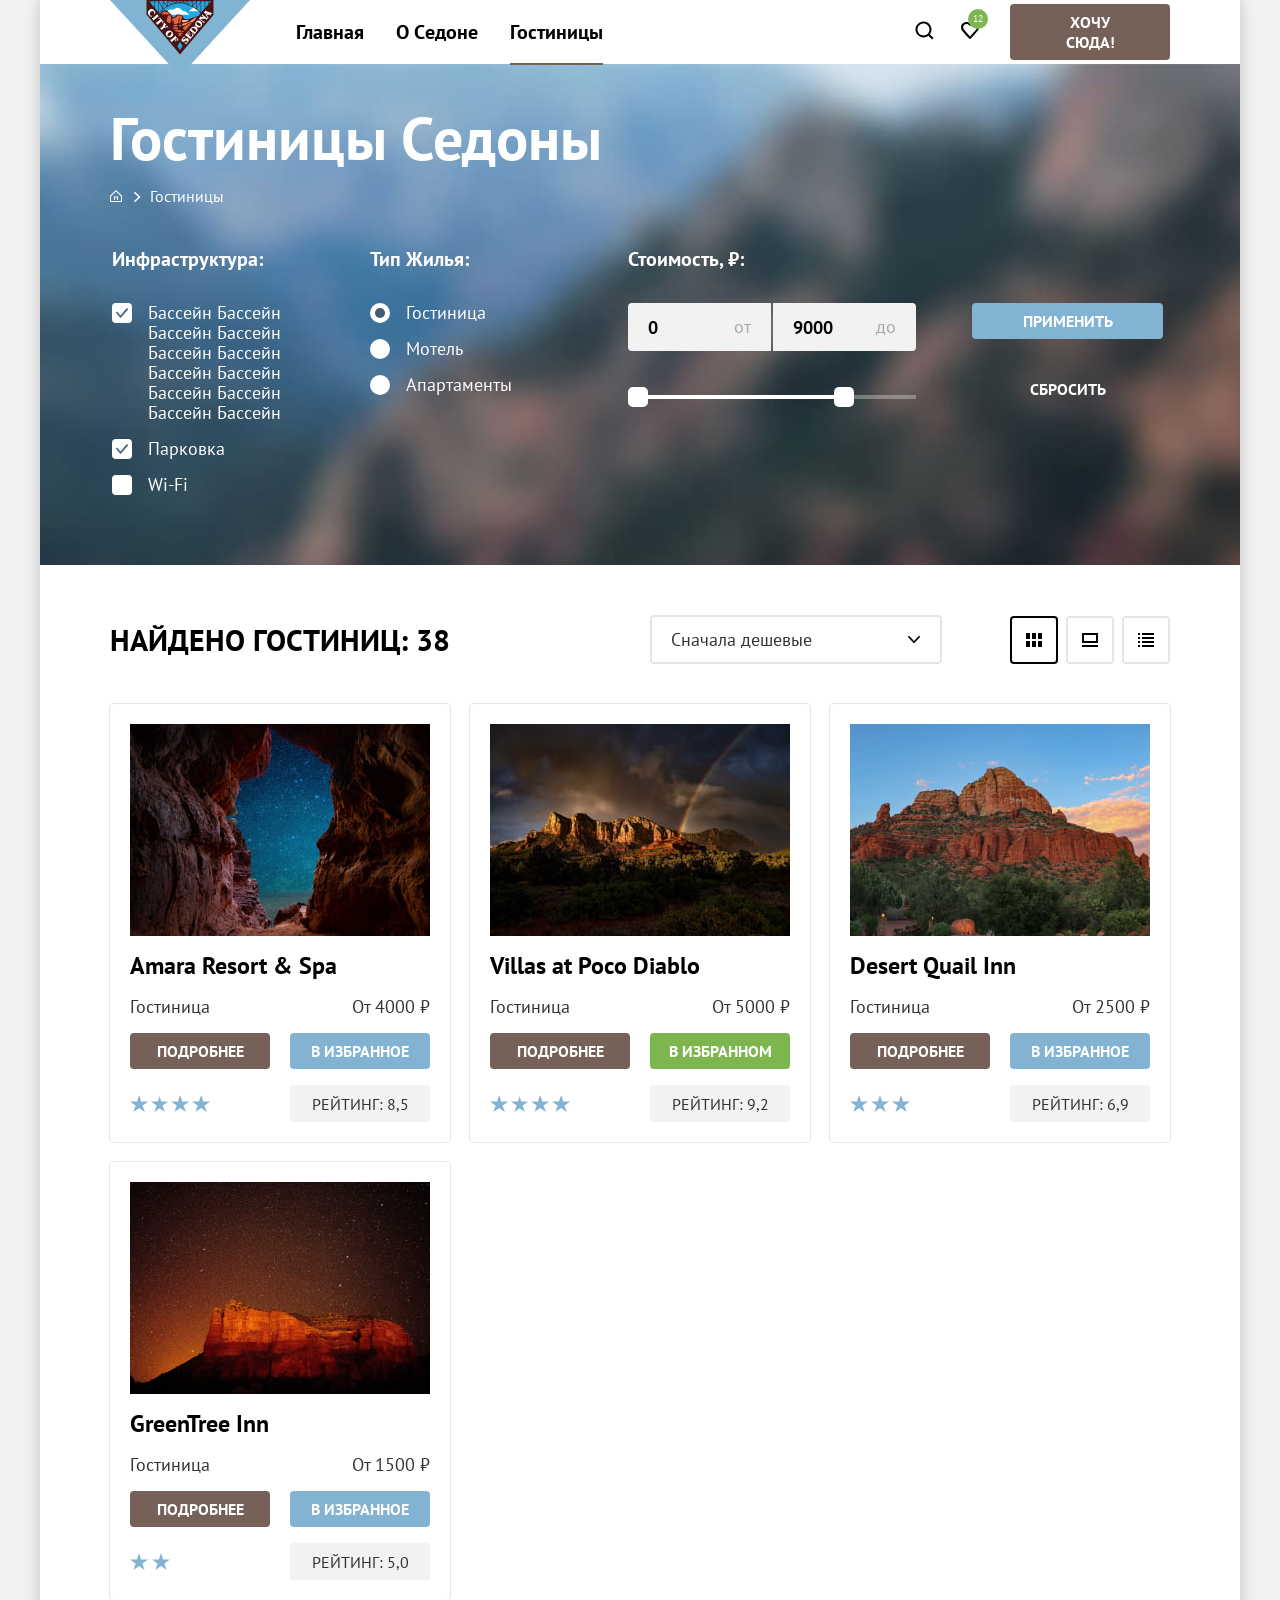
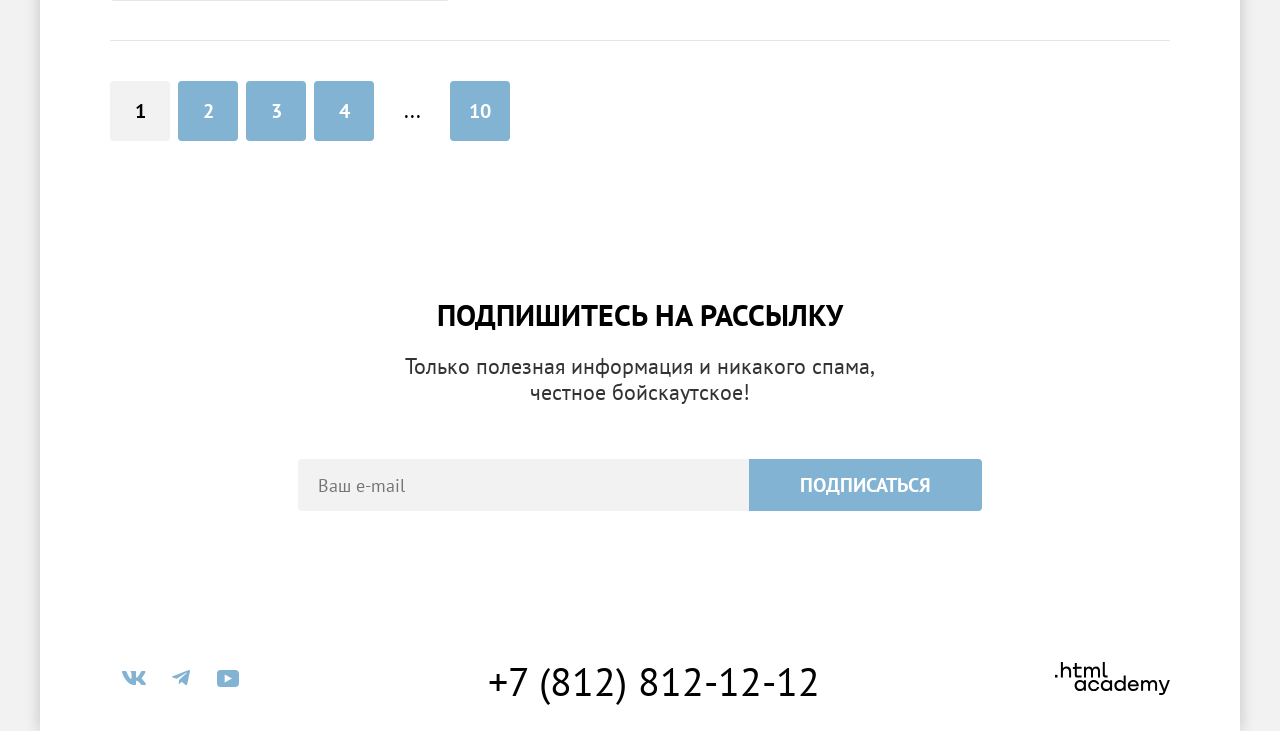
==== commit cd49839b: "внёс изменения после проверки" ====
--- a/catalog.html
+++ b/catalog.html
@@ -74,7 +74,7 @@
                   <label class="control">
                     <input class="visually-hidden control-input" type="checkbox" name="swimming-pool" checked>
                     <span class="control-mark"></span>
-                    <span class="control-label">Бассейн</span>
+                    <span class="control-label">Бассейн Бассейн Бассейн Бассейн Бассейн Бассейн Бассейн Бассейн Бассейн Бассейн Бассейн Бассейн</span>
                   </label>
                 </li>
                 <li class="catalog-filter-item">
@@ -179,7 +179,7 @@
           <ul class="list hotels-list">
             <li class="hotel-item">
               <a class="hotel-item-link" href="#" tabindex="-1">
-                <img class="hotel-image" src="images/hotel-1.jpg" width="300" height="212"
+                <img class="hotel-image" src="images/hotel_1.jpg" width="300" height="212"
                   alt="Звездное небо в расщелине гор.">
                 <h3 class="hotel-title">Amara Resort & Spa</h3>
               </a>
@@ -196,7 +196,7 @@
             </li>
             <li class="hotel-item">
               <a class="hotel-item-link" href="#" tabindex="-1">
-                <img class="hotel-image" src="images/hotel-2.jpg" width="300" height="212"
+                <img class="hotel-image" src="images/hotel_2.jpg" width="300" height="212"
                   alt="Радуга над горным хребтом.">
                 <h3 class="hotel-title">Villas at Poco Diablo</h3>
               </a>
@@ -213,7 +213,7 @@
             </li>
             <li class="hotel-item">
               <a class="hotel-item-link" href="#" tabindex="-1">
-                <img class="hotel-image" src="images/hotel-3.jpg" width="300" height="212"
+                <img class="hotel-image" src="images/hotel_3.jpg" width="300" height="212"
                   alt="Горы на фоне голубого неба.">
                 <h3 class="hotel-title">Desert Quail Inn</h3>
               </a>
@@ -230,7 +230,7 @@
             </li>
             <li class="hotel-item">
               <a class="hotel-item-link" href="#" tabindex="-1">
-                <img class="hotel-image" src="images/hotel-4.jpg" width="300" height="212"
+                <img class="hotel-image" src="images/hotel_4.jpg" width="300" height="212"
                   alt="Гора на фоне звёздного неба.">
                 <h3 class="hotel-title">GreenTree Inn</h3>
               </a>
--- a/styles/styles.css
+++ b/styles/styles.css
@@ -2,7 +2,7 @@
   font-family: "PT Sans";
   font-style: normal;
   font-weight: 400;
-  src: url("../fonts/ptsans-400.woff2") format("woff2");
+  src: url("../fonts/ptsans_400.woff2") format("woff2");
   font-display: swap;
 }
 
@@ -10,7 +10,7 @@
   font-family: "PT Sans";
   font-style: normal;
   font-weight: 700;
-  src: url("../fonts/ptsans-700.woff2") format("woff2");
+  src: url("../fonts/ptsans_700.woff2") format("woff2");
   font-display: swap;
 }
 
@@ -89,8 +89,6 @@
   padding: 0;
 }
 
-/* Хедер */
-
 .navigation {
   display: flex;
   align-items: center;
@@ -218,8 +216,6 @@
   fill: #817974;
 }
 
-/* Главная страница */
-
 .page-index {
   flex-grow: 1;
 }
@@ -260,8 +256,6 @@
   line-height: 26px;
   margin-top: 0;
 }
-
-/* Преимущества */
 
 .advantages-list {
   display: grid;
@@ -410,15 +404,11 @@
   padding-bottom: 64px;
 }
 
-/* Поиск гостиницы в Седоне */
-
 .modal-open-button {
   width: 376px;
   padding-left: 50px;
   padding-right: 50px;
 }
-
-/* Подписка */
 
 .subscribe {
   background-color: #3a5068;
@@ -525,8 +515,6 @@
   padding-left: 50px;
 }
 
-/* Футер */
-
 .page-footer {
   display: flex;
   justify-content: space-between;
@@ -618,8 +606,6 @@
 .footer-logo:active > svg {
   fill: rgba(117, 97, 87, 0.3);
 }
-
-/* Каталог фильтры */
 
 .catalog {
   background-image: url("../images/filters_background.jpg");
@@ -686,23 +672,27 @@
   height: 10px;
 }
 
-/* Фильтры */
-
 .catalog-filters {
   display: flex;
-  flex-wrap: wrap;
+  flex-wrap: nowrap;
+  align-items: flex-start;
+  width: 1060px;
+  margin: 0 auto;
   justify-content: left;
-  gap: 70px;
+  gap: 16px;
 }
 
 .catalog-filters > .catalog-filter-group:nth-child(2) {
-  margin-right: 81px;
+  margin-right: 40px;
 }
 
 .catalog-filter-group {
   padding: 0;
-  margin: 0;
+  margin-top: 0;
   border: none;
+  width: 200px;
+  margin-right: 40px;
+  flex-shrink: 0;
 }
 
 .catalog-filter-list {
@@ -726,18 +716,21 @@
 }
 
 .catalog-filter-cost {
+  min-height: 160px;
   width: 288px;
-  min-height: 160px;
+  margin-right: 40px;
+  flex-shrink: 0;
 }
 
 .control {
   position: relative;
   display: flex;
-  align-items: center;
-  text-align: center;
+  align-items: flex-start;
   padding-left: 36px;
   font-size: 18px;
-  line-height: 23px;
+  gap: 16px;
+  word-wrap: break-word;
+  line-height: 20px;
 }
 
 .control-input[type="checkbox"]:checked + .control-mark {
@@ -770,6 +763,7 @@
   background-color: #ffffff;
   border-radius: 4px;
   left: 0;
+  flex-shrink: 0;
 }
 
 .control-mark.radiobutton {
@@ -921,10 +915,11 @@
 .filters-action-buttons {
   display: flex;
   flex-direction: column;
+  padding-top: 56px;
+  flex-shrink: 0;
   justify-content: space-between;
   min-height: 104px;
   width: 191px;
-  align-self: flex-end;
 }
 
 .submit-price-button,
@@ -944,8 +939,6 @@
   background-color: transparent;
   border: none;
 }
-
-/* Сортировка */
 
 .sort-products {
   display: flex;
@@ -1054,8 +1047,6 @@
   border: 2px solid rgba(0, 0, 0);
 }
 
-/* Каталог гостиницы */
-
 .select-control {
   font-family: inherit;
   font-size: 18px;
@@ -1196,8 +1187,6 @@
   background-size: contain;
 }
 
-/* Пагинация */
-
 .pagination {
   display: flex;
   flex-wrap: wrap;
@@ -1314,8 +1303,6 @@
   background-color: #7db54f;
   color: rgba(255, 255, 255, 0.3);
 }
-
-/* Модальное окно */
 
 .modal-container {
   position: fixed;
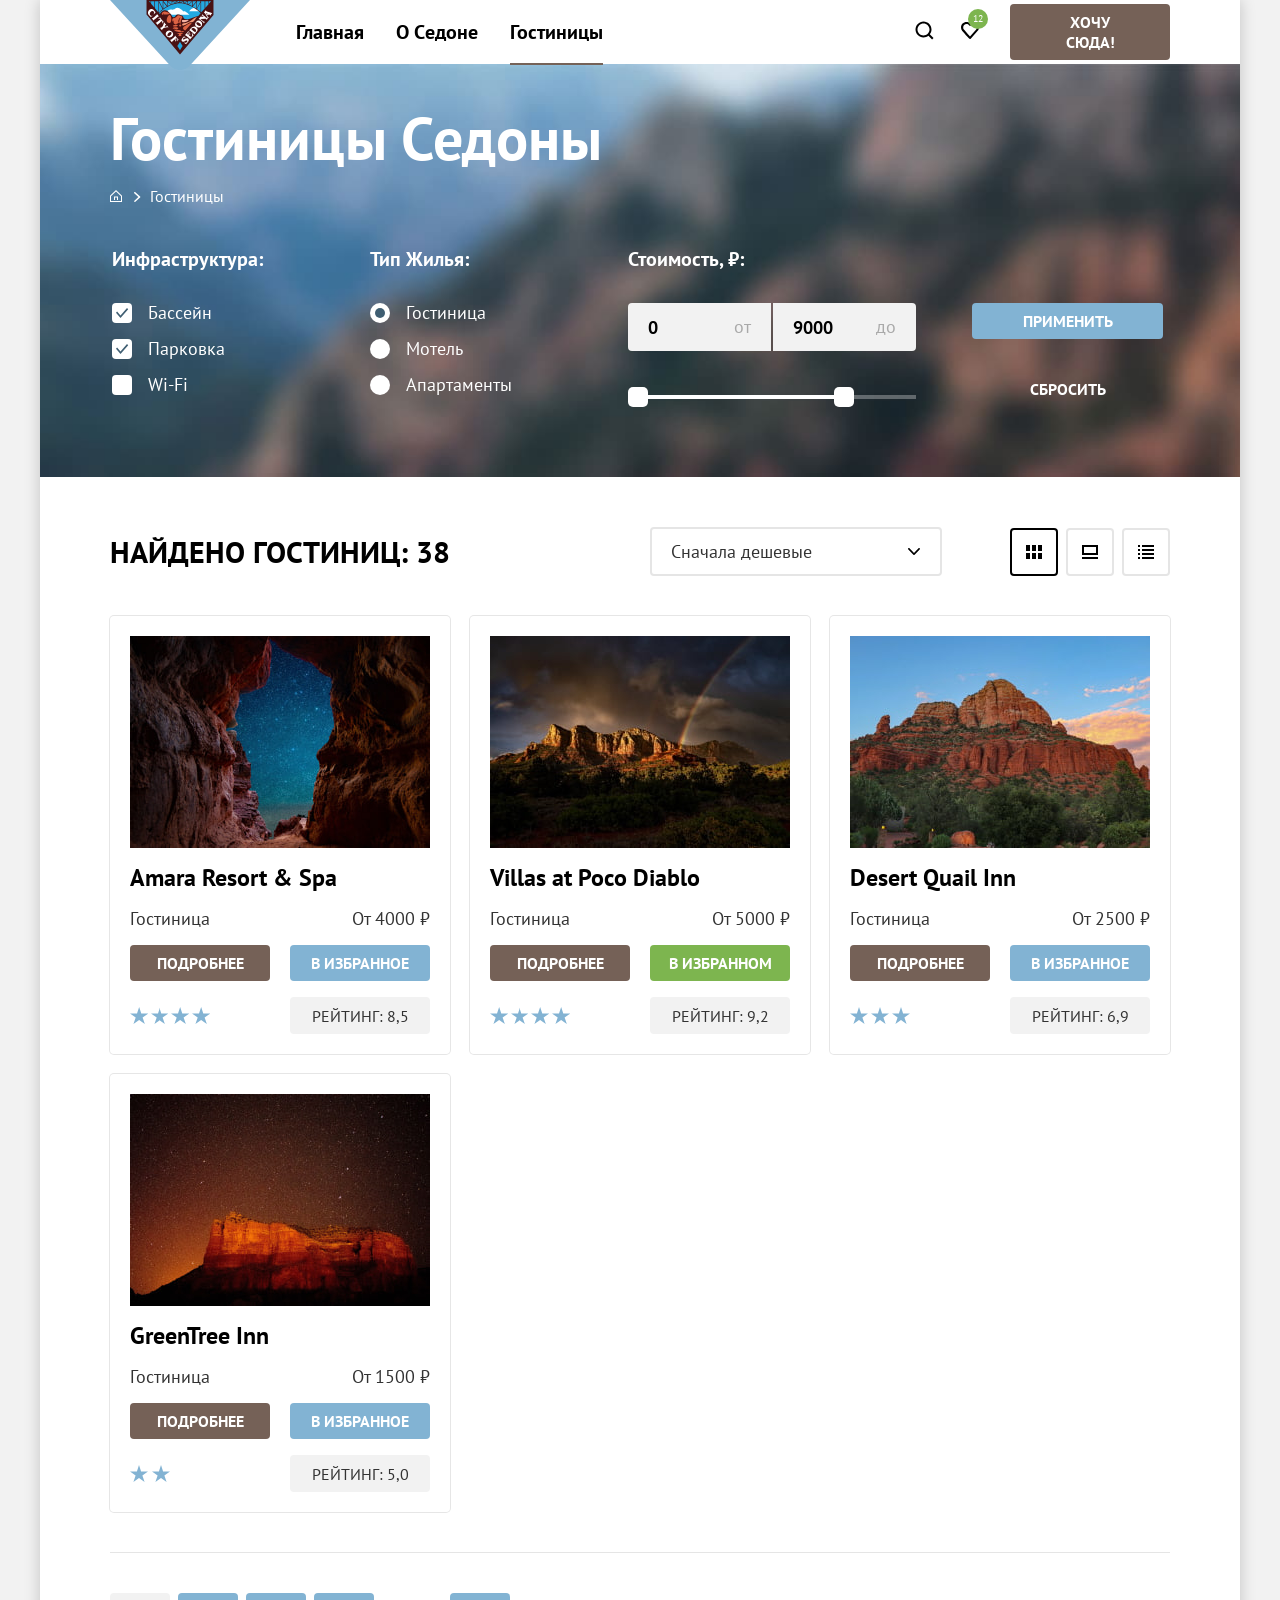
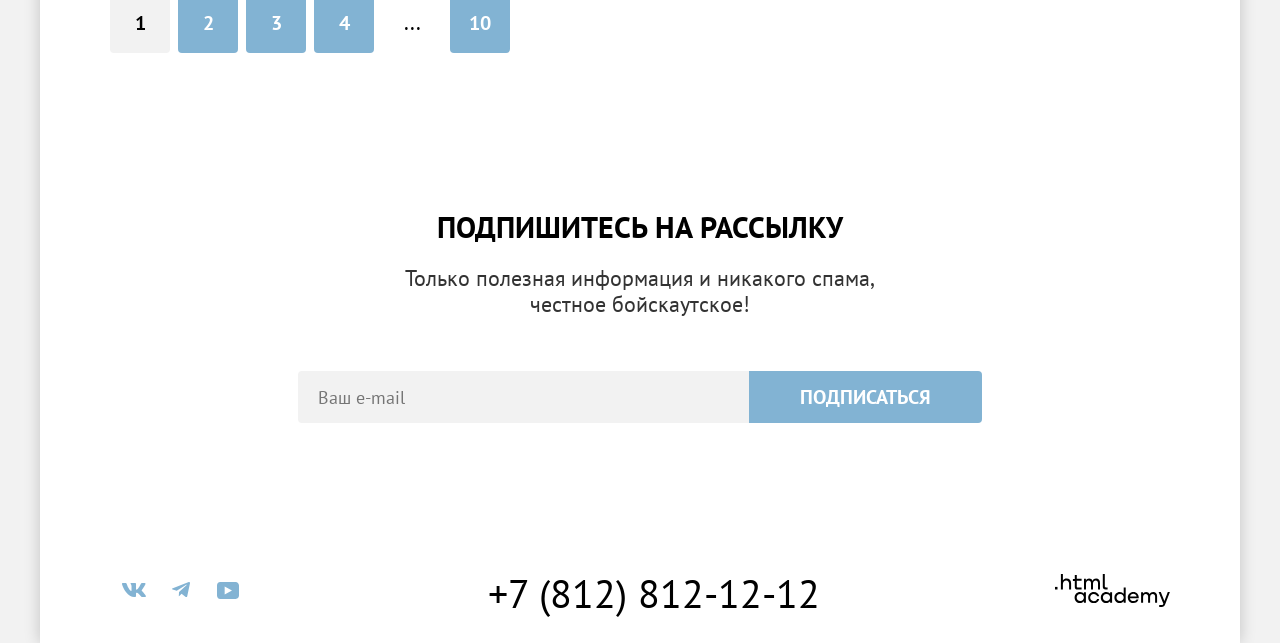
==== commit e642f252: "правки" ====
--- a/catalog.html
+++ b/catalog.html
@@ -74,7 +74,7 @@
                   <label class="control">
                     <input class="visually-hidden control-input" type="checkbox" name="swimming-pool" checked>
                     <span class="control-mark"></span>
-                    <span class="control-label">Бассейн Бассейн Бассейн Бассейн Бассейн Бассейн Бассейн Бассейн Бассейн Бассейн Бассейн Бассейн</span>
+                    <span class="control-label">Бассейн</span>
                   </label>
                 </li>
                 <li class="catalog-filter-item">
